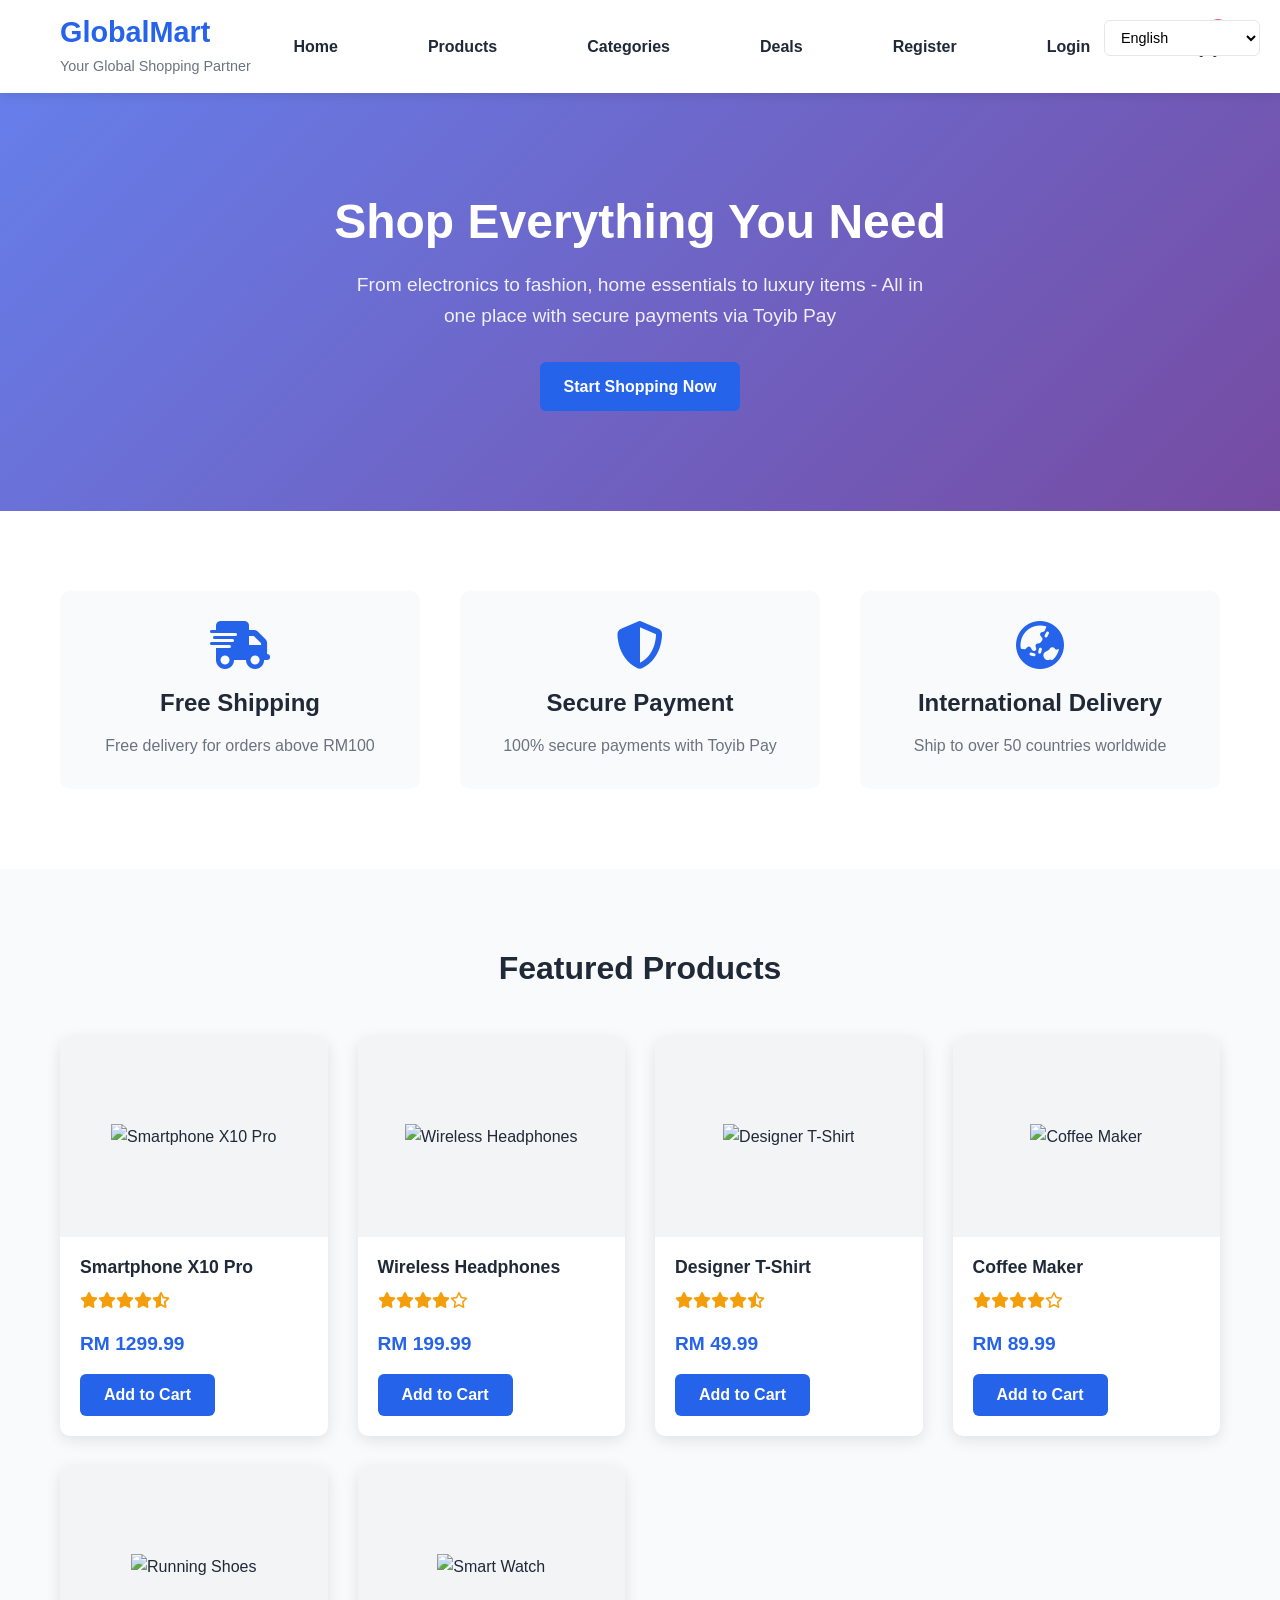
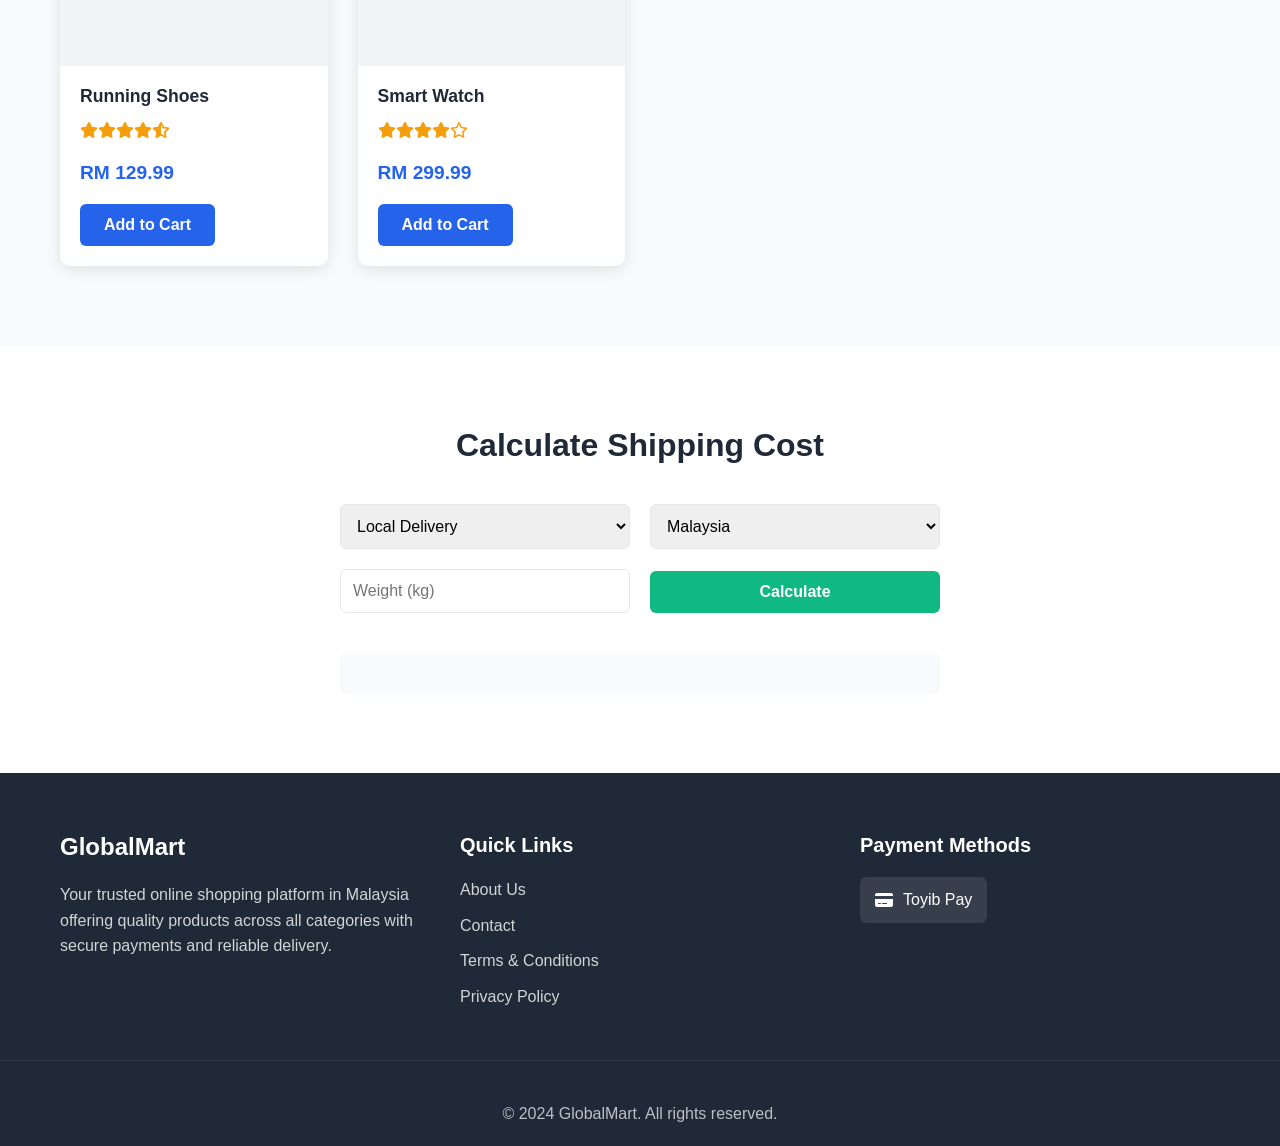
==== index.html @ d053695f "Add files via upload" ====
<!DOCTYPE html>
<html lang="en">
<head>
    <meta charset="UTF-8">
    <meta name="viewport" content="width=device-width, initial-scale=1.0">
    <title>GlobalMart - Your Premier Online Shopping Destination</title>
    <meta name="description" content="GlobalMart - Malaysia's leading ecommerce platform offering quality products across all categories. Shop online for electronics, fashion, home goods, and more with secure Toyib Pay payments.">
    <meta name="keywords" content="online shopping Malaysia, ecommerce, electronics, fashion, home goods, Toyib Pay, free delivery">
    <link rel="stylesheet" href="css/style.css">
    <link rel="stylesheet" href="css/responsive.css">
    <link rel="stylesheet" href="https://cdnjs.cloudflare.com/ajax/libs/font-awesome/6.4.0/css/all.min.css">
</head>
<body>
    <!-- Language Selector -->
    <div class="language-selector">
        <select id="languageSelect">
            <option value="en">English</option>
            <option value="ms">Bahasa Malaysia</option>
            <option value="zh">中文</option>
        </select>
    </div>

    <!-- Header -->
    <header class="main-header">
        <div class="container">
            <div class="logo">
                <h1 data-lang="en">GlobalMart</h1>
                <h1 data-lang="ms" style="display:none">GlobalMart</h1>
                <h1 data-lang="zh" style="display:none">全球市场</h1>
                <p class="tagline" data-lang="en">Your Global Shopping Partner</p>
                <p class="tagline" data-lang="ms" style="display:none">Rakan Membeli-belah Global Anda</p>
                <p class="tagline" data-lang="zh" style="display:none">您的全球购物伙伴</p>
            </div>
            
            <nav class="main-nav">
                <ul>
                    <li><a href="#" data-lang="en">Home</a></li>
                    <li><a href="#" data-lang="ms" style="display:none">Laman Utama</a></li>
                    <li><a href="#" data-lang="zh" style="display:none">首页</a></li>
                    
                    <li><a href="#" data-lang="en">Products</a></li>
                    <li><a href="#" data-lang="ms" style="display:none">Produk</a></li>
                    <li><a href="#" data-lang="zh" style="display:none">产品</a></li>
                    
                    <li><a href="#" data-lang="en">Categories</a></li>
                    <li><a href="#" data-lang="ms" style="display:none">Kategori</a></li>
                    <li><a href="#" data-lang="zh" style="display:none">分类</a></li>
                    
                    <li><a href="#" data-lang="en">Deals</a></li>
                    <li><a href="#" data-lang="ms" style="display:none">Tawaran</a></li>
                    <li><a href="#" data-lang="zh" style="display:none">优惠</a></li>
                    
                    <li><a href="register.html" data-lang="en">Register</a></li>
                    <li><a href="register.html" data-lang="ms" style="display:none">Daftar</a></li>
                    <li><a href="register.html" data-lang="zh" style="display:none">注册</a></li>
                    
                    <li><a href="login.html" data-lang="en">Login</a></li>
                    <li><a href="login.html" data-lang="ms" style="display:none">Log Masuk</a></li>
                    <li><a href="login.html" data-lang="zh" style="display:none">登录</a></li>
                </ul>
            </nav>
            
            <div class="header-actions">
                <div class="cart-icon">
                    <i class="fas fa-shopping-cart"></i>
                    <span class="cart-count">0</span>
                </div>
                <div class="mobile-menu-btn">
                    <i class="fas fa-bars"></i>
                </div>
            </div>
        </div>
    </header>

    <!-- Hero Section -->
    <section class="hero">
        <div class="container">
            <div class="hero-content">
                <h2 data-lang="en">Shop Everything You Need</h2>
                <h2 data-lang="ms" style="display:none">Beli Semua Yang Anda Perlukan</h2>
                <h2 data-lang="zh" style="display:none">购买您所需的一切</h2>
                
                <p data-lang="en">From electronics to fashion, home essentials to luxury items - All in one place with secure payments via Toyib Pay</p>
                <p data-lang="ms" style="display:none">Dari elektronik ke fesyen, keperluan rumah ke barang mewah - Semua di satu tempat dengan pembayaran selamat melalui Toyib Pay</p>
                <p data-lang="zh" style="display:none">从电子产品到时尚，家居必需品到奢侈品 - 一切尽在一处，通过 Toyib Pay 安全支付</p>
                
                <a href="#products" class="btn btn-primary" data-lang="en">Start Shopping Now</a>
                <a href="#products" class="btn btn-primary" data-lang="ms" style="display:none">Mulakan Membeli-belah Sekarang</a>
                <a href="#products" class="btn btn-primary" data-lang="zh" style="display:none">立即开始购物</a>
            </div>
        </div>
    </section>

    <!-- Features -->
    <section class="features">
        <div class="container">
            <div class="feature">
                <i class="fas fa-shipping-fast"></i>
                <h3 data-lang="en">Free Shipping</h3>
                <h3 data-lang="ms" style="display:none">Penghantaran Percuma</h3>
                <h3 data-lang="zh" style="display:none">免费送货</h3>
                <p data-lang="en">Free delivery for orders above RM100</p>
                <p data-lang="ms" style="display:none">Penghantaran percuma untuk pesanan melebihi RM100</p>
                <p data-lang="zh" style="display:none">订单满 RM100 免费送货</p>
            </div>
            <div class="feature">
                <i class="fas fa-shield-alt"></i>
                <h3 data-lang="en">Secure Payment</h3>
                <h3 data-lang="ms" style="display:none">Pembayaran Selamat</h3>
                <h3 data-lang="zh" style="display:none">安全支付</h3>
                <p data-lang="en">100% secure payments with Toyib Pay</p>
                <p data-lang="ms" style="display:none">100% pembayaran selamat dengan Toyib Pay</p>
                <p data-lang="zh" style="display:none">通过 Toyib Pay 实现 100% 安全支付</p>
            </div>
            <div class="feature">
                <i class="fas fa-globe-asia"></i>
                <h3 data-lang="en">International Delivery</h3>
                <h3 data-lang="ms" style="display:none">Penghantaran Antarabangsa</h3>
                <h3 data-lang="zh" style="display:none">国际配送</h3>
                <p data-lang="en">Ship to over 50 countries worldwide</p>
                <p data-lang="ms" style="display:none">Hantar ke lebih 50 negara di seluruh dunia</p>
                <p data-lang="zh" style="display:none">配送至全球 50 多个国家</p>
            </div>
        </div>
    </section>

    <!-- Products Section -->
    <section class="products" id="products">
        <div class="container">
            <h2 data-lang="en">Featured Products</h2>
            <h2 data-lang="ms" style="display:none">Produk Pilihan</h2>
            <h2 data-lang="zh" style="display:none">特色产品</h2>
            
            <div class="product-grid" id="productGrid">
                <!-- Products loaded via JS -->
            </div>
        </div>
    </section>

    <!-- Freight Calculator -->
    <section class="freight-calculator">
        <div class="container">
            <h2 data-lang="en">Calculate Shipping Cost</h2>
            <h2 data-lang="ms" style="display:none">Kira Kos Penghantaran</h2>
            <h2 data-lang="zh" style="display:none">计算运费</h2>
            
            <div class="calculator-form">
                <select id="deliveryType">
                    <option value="local" data-lang="en">Local Delivery</option>
                    <option value="local" data-lang="ms" style="display:none">Penghantaran Tempatan</option>
                    <option value="local" data-lang="zh" style="display:none">本地送货</option>
                    
                    <option value="international" data-lang="en">International Delivery</option>
                    <option value="international" data-lang="ms" style="display:none">Penghantaran Antarabangsa</option>
                    <option value="international" data-lang="zh" style="display:none">国际配送</option>
                </select>
                
                <select id="countrySelect">
                    <option value="MY" data-lang="en">Malaysia</option>
                    <option value="MY" data-lang="ms" style="display:none">Malaysia</option>
                    <option value="MY" data-lang="zh" style="display:none">马来西亚</option>
                    
                    <option value="SG" data-lang="en">Singapore</option>
                    <option value="SG" data-lang="ms" style="display:none">Singapura</option>
                    <option value="SG" data-lang="zh" style="display:none">新加坡</option>
                    
                    <option value="US" data-lang="en">United States</option>
                    <option value="US" data-lang="ms" style="display:none">Amerika Syarikat</option>
                    <option value="US" data-lang="zh" style="display:none">美国</option>
                </select>
                
                <input type="number" id="weight" placeholder="Weight (kg)" min="0.1" step="0.1">
                
                <button id="calculateFreight" class="btn btn-secondary">
                    <span data-lang="en">Calculate</span>
                    <span data-lang="ms" style="display:none">Kira</span>
                    <span data-lang="zh" style="display:none">计算</span>
                </button>
                
                <div id="freightResult" class="freight-result"></div>
            </div>
        </div>
    </section>

    <!-- Footer -->
    <footer class="main-footer">
        <div class="container">
            <div class="footer-section">
                <h3 data-lang="en">GlobalMart</h3>
                <h3 data-lang="ms" style="display:none">GlobalMart</h3>
                <h3 data-lang="zh" style="display:none">全球市场</h3>
                <p data-lang="en">Your trusted online shopping platform in Malaysia offering quality products across all categories with secure payments and reliable delivery.</p>
                <p data-lang="ms" style="display:none">Platform membeli-belah dalam talian yang dipercayai di Malaysia menawarkan produk berkualiti merentas semua kategori dengan pembayaran selamat dan penghantaran yang boleh dipercayai.</p>
                <p data-lang="zh" style="display:none">马来西亚值得信赖的在线购物平台，提供跨所有类别的优质产品，安全支付，可靠配送。</p>
            </div>
            
            <div class="footer-section">
                <h4 data-lang="en">Quick Links</h4>
                <h4 data-lang="ms" style="display:none">Pautan Pantas</h4>
                <h4 data-lang="zh" style="display:none">快速链接</h4>
                <ul>
                    <li><a href="#" data-lang="en">About Us</a></li>
                    <li><a href="#" data-lang="en">Contact</a></li>
                    <li><a href="#" data-lang="en">Terms & Conditions</a></li>
                    <li><a href="#" data-lang="en">Privacy Policy</a></li>
                </ul>
            </div>
            
            <div class="footer-section">
                <h4 data-lang="en">Payment Methods</h4>
                <h4 data-lang="ms" style="display:none">Kaedah Pembayaran</h4>
                <h4 data-lang="zh" style="display:none">支付方式</h4>
                <div class="payment-methods">
                    <div class="toyib-pay">
                        <i class="fas fa-credit-card"></i>
                        <span>Toyib Pay</span>
                    </div>
                </div>
            </div>
        </div>
        
        <div class="copyright">
            <p>&copy; 2024 GlobalMart. All rights reserved.</p>
        </div>
    </footer>

    <script src="js/language.js"></script>
    <script src="js/main.js"></script>
    <script src="js/cart.js"></script>
</body>
</html>
---- css/style.css ----
/* Reset and Base Styles */
* {
    margin: 0;
    padding: 0;
    box-sizing: border-box;
}

:root {
    --primary-color: #2563eb;
    --secondary-color: #10b981;
    --accent-color: #f59e0b;
    --danger-color: #ef4444;
    --dark-color: #1f2937;
    --light-color: #f9fafb;
    --gray-color: #6b7280;
    --border-color: #e5e7eb;
}

body {
    font-family: 'Segoe UI', Tahoma, Geneva, Verdana, sans-serif;
    line-height: 1.6;
    color: var(--dark-color);
    background-color: var(--light-color);
}

.container {
    max-width: 1200px;
    margin: 0 auto;
    padding: 0 20px;
}

/* Typography */
h1, h2, h3, h4 {
    font-weight: 700;
    line-height: 1.2;
}

h1 { font-size: 2.5rem; }
h2 { font-size: 2rem; }
h3 { font-size: 1.5rem; }
h4 { font-size: 1.25rem; }

/* Buttons */
.btn {
    display: inline-block;
    padding: 12px 24px;
    border: none;
    border-radius: 6px;
    font-size: 1rem;
    font-weight: 600;
    text-decoration: none;
    cursor: pointer;
    transition: all 0.3s ease;
}

.btn-primary {
    background-color: var(--primary-color);
    color: white;
}

.btn-primary:hover {
    background-color: #1d4ed8;
    transform: translateY(-2px);
}

.btn-secondary {
    background-color: var(--secondary-color);
    color: white;
}

.btn-secondary:hover {
    background-color: #0ea271;
}

.btn-danger {
    background-color: var(--danger-color);
    color: white;
}

.btn-block {
    display: block;
    width: 100%;
}

/* Header */
.main-header {
    background-color: white;
    box-shadow: 0 2px 10px rgba(0,0,0,0.1);
    position: sticky;
    top: 0;
    z-index: 1000;
}

.main-header .container {
    display: flex;
    justify-content: space-between;
    align-items: center;
    padding: 15px 20px;
}

.logo h1 {
    color: var(--primary-color);
    font-size: 1.8rem;
    margin-bottom: 5px;
}

.tagline {
    color: var(--gray-color);
    font-size: 0.9rem;
}

/* Navigation */
.main-nav ul {
    display: flex;
    list-style: none;
    gap: 30px;
}

.main-nav a {
    text-decoration: none;
    color: var(--dark-color);
    font-weight: 600;
    padding: 5px 0;
    position: relative;
    transition: color 0.3s ease;
}

.main-nav a:hover {
    color: var(--primary-color);
}

.main-nav a::after {
    content: '';
    position: absolute;
    bottom: 0;
    left: 0;
    width: 0;
    height: 2px;
    background-color: var(--primary-color);
    transition: width 0.3s ease;
}

.main-nav a:hover::after {
    width: 100%;
}

.header-actions {
    display: flex;
    align-items: center;
    gap: 20px;
}

.cart-icon {
    position: relative;
    cursor: pointer;
    font-size: 1.5rem;
    color: var(--dark-color);
}

.cart-count {
    position: absolute;
    top: -8px;
    right: -8px;
    background-color: var(--danger-color);
    color: white;
    font-size: 0.8rem;
    width: 20px;
    height: 20px;
    border-radius: 50%;
    display: flex;
    align-items: center;
    justify-content: center;
}

.mobile-menu-btn {
    display: none;
    font-size: 1.5rem;
    cursor: pointer;
}

/* Language Selector */
.language-selector {
    position: fixed;
    top: 20px;
    right: 20px;
    z-index: 1001;
}

.language-selector select {
    padding: 8px 12px;
    border: 1px solid var(--border-color);
    border-radius: 6px;
    background-color: white;
    font-size: 0.9rem;
}

/* Hero Section */
.hero {
    background: linear-gradient(135deg, #667eea 0%, #764ba2 100%);
    color: white;
    padding: 100px 0;
    text-align: center;
}

.hero-content h2 {
    font-size: 3rem;
    margin-bottom: 20px;
}

.hero-content p {
    font-size: 1.2rem;
    max-width: 600px;
    margin: 0 auto 30px;
    opacity: 0.9;
}

/* Features */
.features {
    padding: 80px 0;
    background-color: white;
}

.features .container {
    display: grid;
    grid-template-columns: repeat(auto-fit, minmax(250px, 1fr));
    gap: 40px;
}

.feature {
    text-align: center;
    padding: 30px;
    border-radius: 10px;
    background-color: var(--light-color);
    transition: transform 0.3s ease;
}

.feature:hover {
    transform: translateY(-10px);
}

.feature i {
    font-size: 3rem;
    color: var(--primary-color);
    margin-bottom: 20px;
}

.feature h3 {
    margin-bottom: 15px;
    color: var(--dark-color);
}

.feature p {
    color: var(--gray-color);
}

/* Products Section */
.products {
    padding: 80px 0;
    background-color: var(--light-color);
}

.products h2 {
    text-align: center;
    margin-bottom: 50px;
    color: var(--dark-color);
}

.product-grid {
    display: grid;
    grid-template-columns: repeat(auto-fill, minmax(250px, 1fr));
    gap: 30px;
}

.product-card {
    background-color: white;
    border-radius: 10px;
    overflow: hidden;
    box-shadow: 0 4px 15px rgba(0,0,0,0.1);
    transition: transform 0.3s ease, box-shadow 0.3s ease;
}

.product-card:hover {
    transform: translateY(-5px);
    box-shadow: 0 8px 25px rgba(0,0,0,0.15);
}

.product-image {
    height: 200px;
    background-color: #f3f4f6;
    display: flex;
    align-items: center;
    justify-content: center;
    overflow: hidden;
}

.product-image img {
    max-width: 100%;
    max-height: 100%;
    object-fit: cover;
}

.product-info {
    padding: 20px;
}

.product-title {
    font-size: 1.1rem;
    font-weight: 600;
    margin-bottom: 10px;
    color: var(--dark-color);
}

.product-price {
    font-size: 1.2rem;
    font-weight: 700;
    color: var(--primary-color);
    margin-bottom: 15px;
}

.product-rating {
    color: var(--accent-color);
    margin-bottom: 15px;
}

/* Freight Calculator */
.freight-calculator {
    padding: 80px 0;
    background-color: white;
}

.freight-calculator h2 {
    text-align: center;
    margin-bottom: 40px;
}

.calculator-form {
    max-width: 600px;
    margin: 0 auto;
    display: grid;
    grid-template-columns: repeat(auto-fit, minmax(200px, 1fr));
    gap: 20px;
    align-items: end;
}

.calculator-form select,
.calculator-form input {
    padding: 12px;
    border: 1px solid var(--border-color);
    border-radius: 6px;
    font-size: 1rem;
}

.freight-result {
    grid-column: 1 / -1;
    padding: 20px;
    background-color: var(--light-color);
    border-radius: 6px;
    margin-top: 20px;
    text-align: center;
    font-weight: 600;
    font-size: 1.2rem;
}

/* Footer */
.main-footer {
    background-color: var(--dark-color);
    color: white;
    padding: 60px 0 20px;
}

.main-footer .container {
    display: grid;
    grid-template-columns: repeat(auto-fit, minmax(250px, 1fr));
    gap: 40px;
}

.footer-section h3,
.footer-section h4 {
    color: white;
    margin-bottom: 20px;
}

.footer-section p {
    opacity: 0.8;
    margin-bottom: 20px;
}

.footer-section ul {
    list-style: none;
}

.footer-section ul li {
    margin-bottom: 10px;
}

.footer-section ul li a {
    color: rgba(255,255,255,0.8);
    text-decoration: none;
    transition: color 0.3s ease;
}

.footer-section ul li a:hover {
    color: white;
}

.payment-methods {
    display: flex;
    gap: 15px;
    flex-wrap: wrap;
}

.toyib-pay {
    display: flex;
    align-items: center;
    gap: 10px;
    padding: 10px 15px;
    background-color: rgba(255,255,255,0.1);
    border-radius: 6px;
}

.copyright {
    text-align: center;
    padding-top: 40px;
    margin-top: 40px;
    border-top: 1px solid rgba(255,255,255,0.1);
    opacity: 0.7;
}

/* Auth Pages */
.auth-container {
    min-height: 100vh;
    display: flex;
    align-items: center;
    justify-content: center;
    background: linear-gradient(135deg, #667eea 0%, #764ba2 100%);
    padding: 20px;
}

.auth-card {
    background-color: white;
    border-radius: 10px;
    box-shadow: 0 10px 40px rgba(0,0,0,0.1);
    padding: 40px;
    width: 100%;
    max-width: 450px;
}

.auth-header {
    text-align: center;
    margin-bottom: 30px;
}

.auth-header h1 {
    color: var(--dark-color);
    margin-bottom: 10px;
}

.auth-header p {
    color: var(--gray-color);
}

.auth-form .form-group {
    margin-bottom: 20px;
}

.auth-form label {
    display: block;
    margin-bottom: 8px;
    font-weight: 600;
    color: var(--dark-color);
}

.auth-form input[type="text"],
.auth-form input[type="email"],
.auth-form input[type="tel"],
.auth-form input[type="password"] {
    width: 100%;
    padding: 12px;
    border: 1px solid var(--border-color);
    border-radius: 6px;
    font-size: 1rem;
    transition: border-color 0.3s ease;
}

.auth-form input:focus {
    outline: none;
    border-color: var(--primary-color);
}

.auth-form .form-group label {
    display: flex;
    align-items: center;
    gap: 10px;
    font-weight: normal;
    cursor: pointer;
}

.auth-form .form-group input[type="checkbox"] {
    width: auto;
}

.auth-footer {
    text-align: center;
    margin-top: 30px;
    padding-top: 20px;
    border-top: 1px solid var(--border-color);
}

.auth-footer p {
    margin-bottom: 10px;
    color: var(--gray-color);
}

.auth-footer a {
    color: var(--primary-color);
    text-decoration: none;
    font-weight: 600;
}

.auth-footer a:hover {
    text-decoration: underline;
}
---- css/responsive.css ----
/* Responsive Styles */
@media (max-width: 1024px) {
    .container {
        padding: 0 15px;
    }
    
    .hero-content h2 {
        font-size: 2.5rem;
    }
}

@media (max-width: 768px) {
    .main-header .container {
        flex-wrap: wrap;
    }
    
    .mobile-menu-btn {
        display: block;
    }
    
    .main-nav {
        display: none;
        width: 100%;
        order: 3;
        margin-top: 20px;
    }
    
    .main-nav.active {
        display: block;
    }
    
    .main-nav ul {
        flex-direction: column;
        gap: 10px;
    }
    
    .main-nav ul li {
        width: 100%;
    }
    
    .main-nav ul li a {
        display: block;
        padding: 10px 0;
        border-bottom: 1px solid var(--border-color);
    }
    
    .header-actions {
        margin-left: auto;
    }
    
    .hero {
        padding: 60px 0;
    }
    
    .hero-content h2 {
        font-size: 2rem;
    }
    
    .hero-content p {
        font-size: 1rem;
    }
    
    .features .container {
        grid-template-columns: 1fr;
    }
    
    .product-grid {
        grid-template-columns: repeat(auto-fill, minmax(200px, 1fr));
    }
    
    .calculator-form {
        grid-template-columns: 1fr;
    }
    
    .auth-card {
        padding: 30px 20px;
    }
    
    /* Admin Responsive */
    .admin-sidebar {
        width: 60px;
    }
    
    .admin-sidebar .admin-logo h2,
    .admin-nav ul li a span {
        display: none;
    }
    
    .admin-nav ul li a {
        justify-content: center;
        padding: 15px;
    }
    
    .admin-main {
        margin-left: 60px;
    }
    
    .admin-search input {
        width: 200px;
    }
    
    .stats-grid {
        grid-template-columns: repeat(2, 1fr);
    }
    
    .freight-settings {
        grid-template-columns: 1fr;
    }
}

@media (max-width: 480px) {
    .hero-content h2 {
        font-size: 1.8rem;
    }
    
    .btn {
        padding: 10px 20px;
        font-size: 0.9rem;
    }
    
    .product-grid {
        grid-template-columns: 1fr;
    }
    
    .stats-grid {
        grid-template-columns: 1fr;
    }
    
    .admin-header {
        flex-direction: column;
        gap: 15px;
        align-items: stretch;
    }
    
    .admin-search input {
        width: 100%;
    }
    
    .admin-user {
        justify-content: space-between;
    }
    
    .modal-content {
        padding: 20px;
        width: 95%;
    }
}
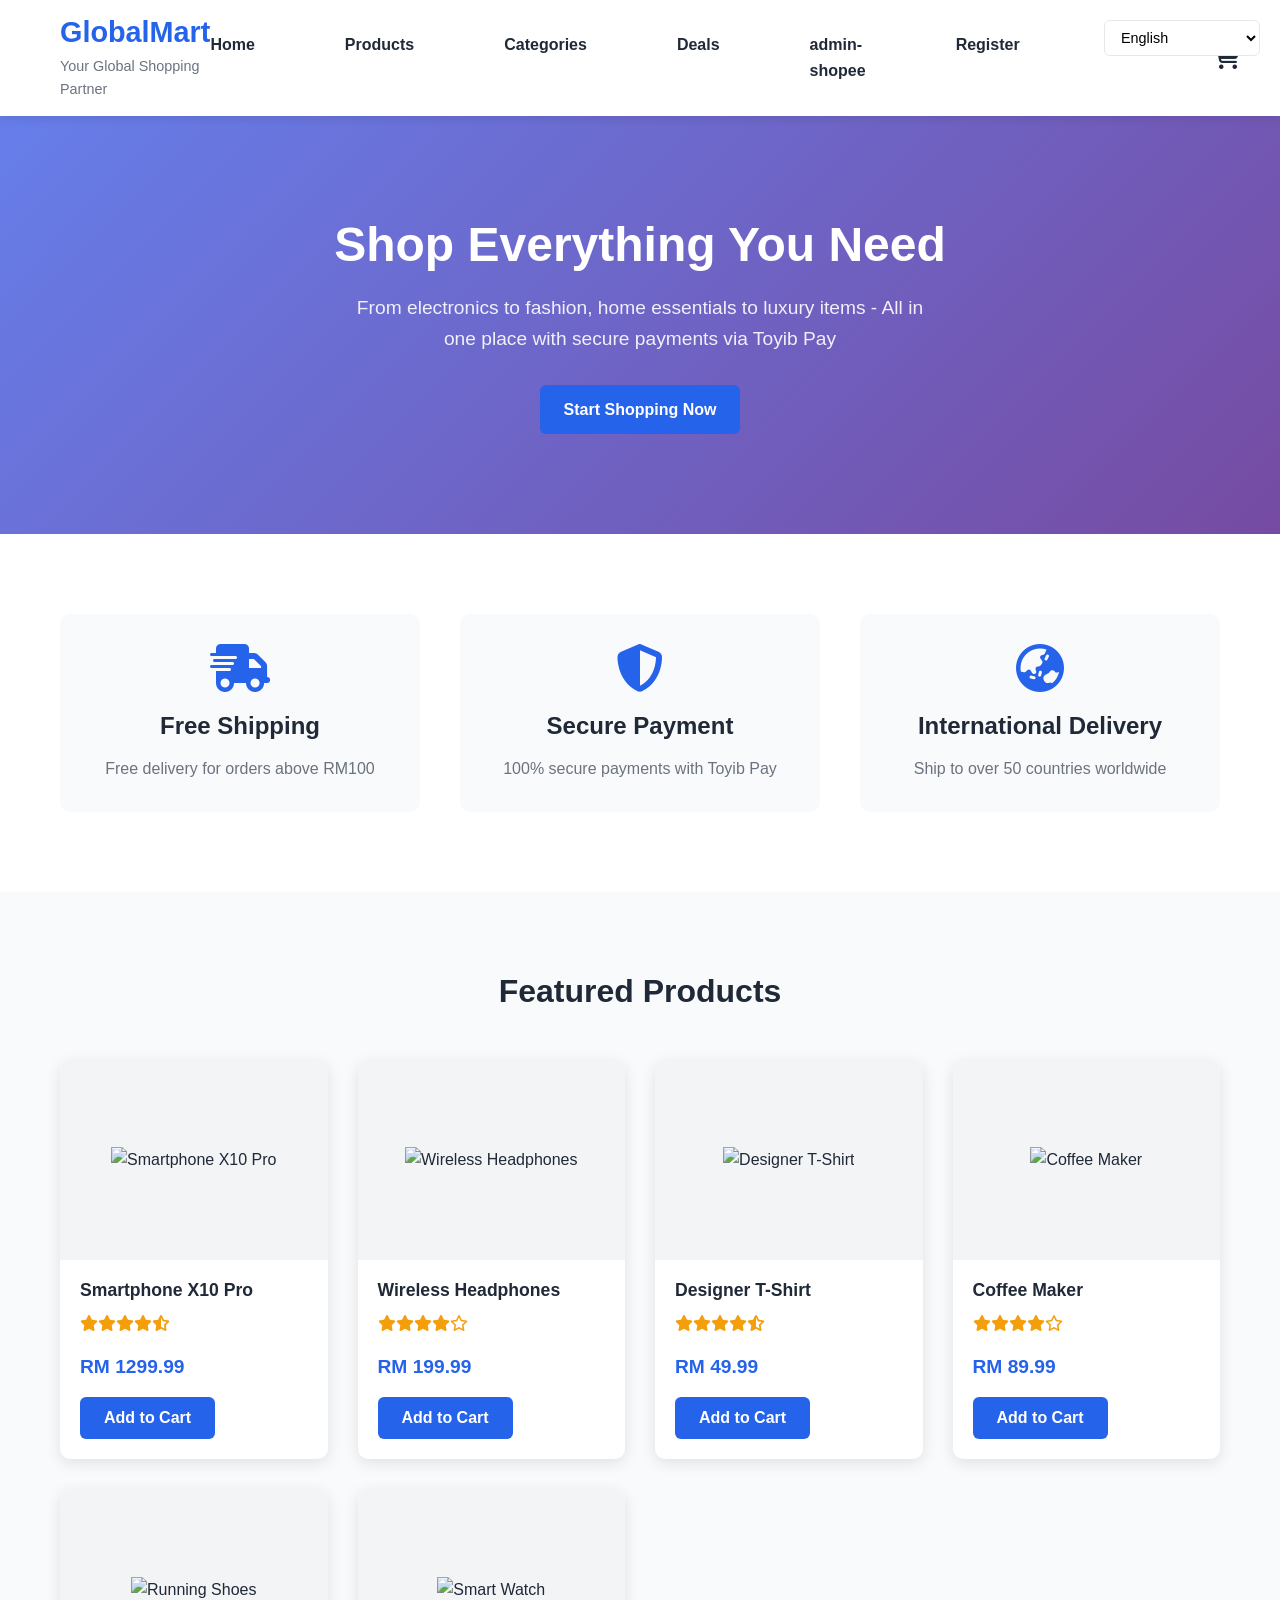
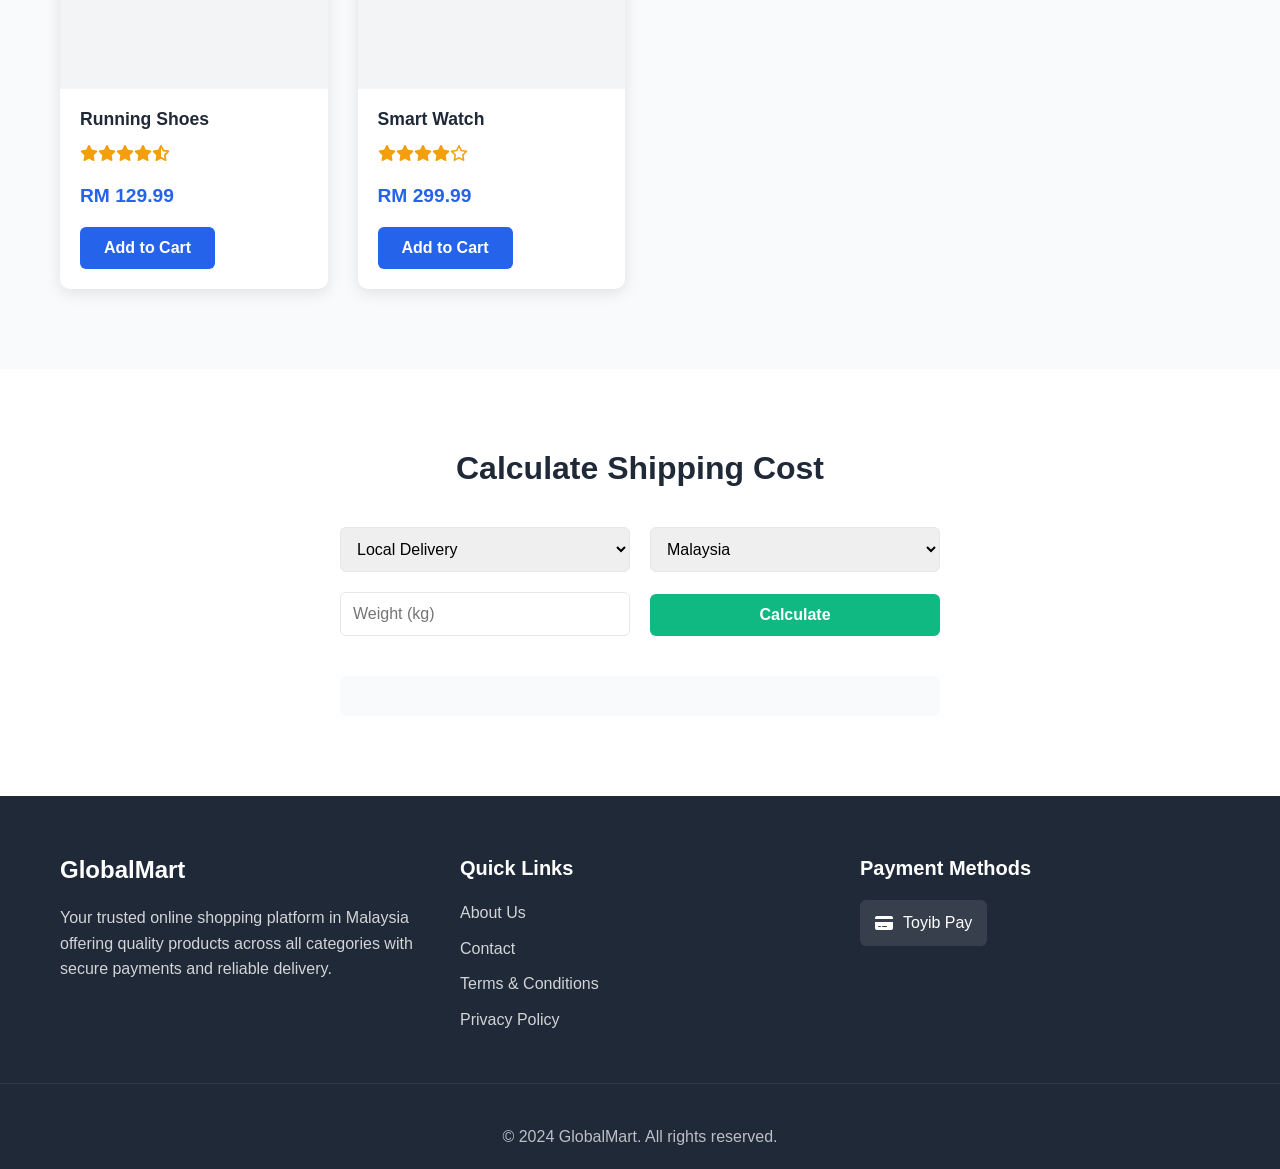
==== commit 619b0008: "Update index.html" ====
--- a/index.html
+++ b/index.html
@@ -49,6 +49,12 @@
                     <li><a href="#" data-lang="en">Deals</a></li>
                     <li><a href="#" data-lang="ms" style="display:none">Tawaran</a></li>
                     <li><a href="#" data-lang="zh" style="display:none">优惠</a></li>
+
+                    <li><a href="admin-shopee.html" data-lang="en">admin-shopee</a></li>
+                    <li><a href="admin-shopee.html" data-lang="ms" style="display:none">admin-shopee</a></li>
+                    <li><a href="admin-shopee.html" data-lang="zh" style="display:none">admin-shopee</a></li>
+
+                    
                     
                     <li><a href="register.html" data-lang="en">Register</a></li>
                     <li><a href="register.html" data-lang="ms" style="display:none">Daftar</a></li>
@@ -228,4 +234,5 @@
     <script src="js/main.js"></script>
     <script src="js/cart.js"></script>
 </body>
-</html>+
+</html>
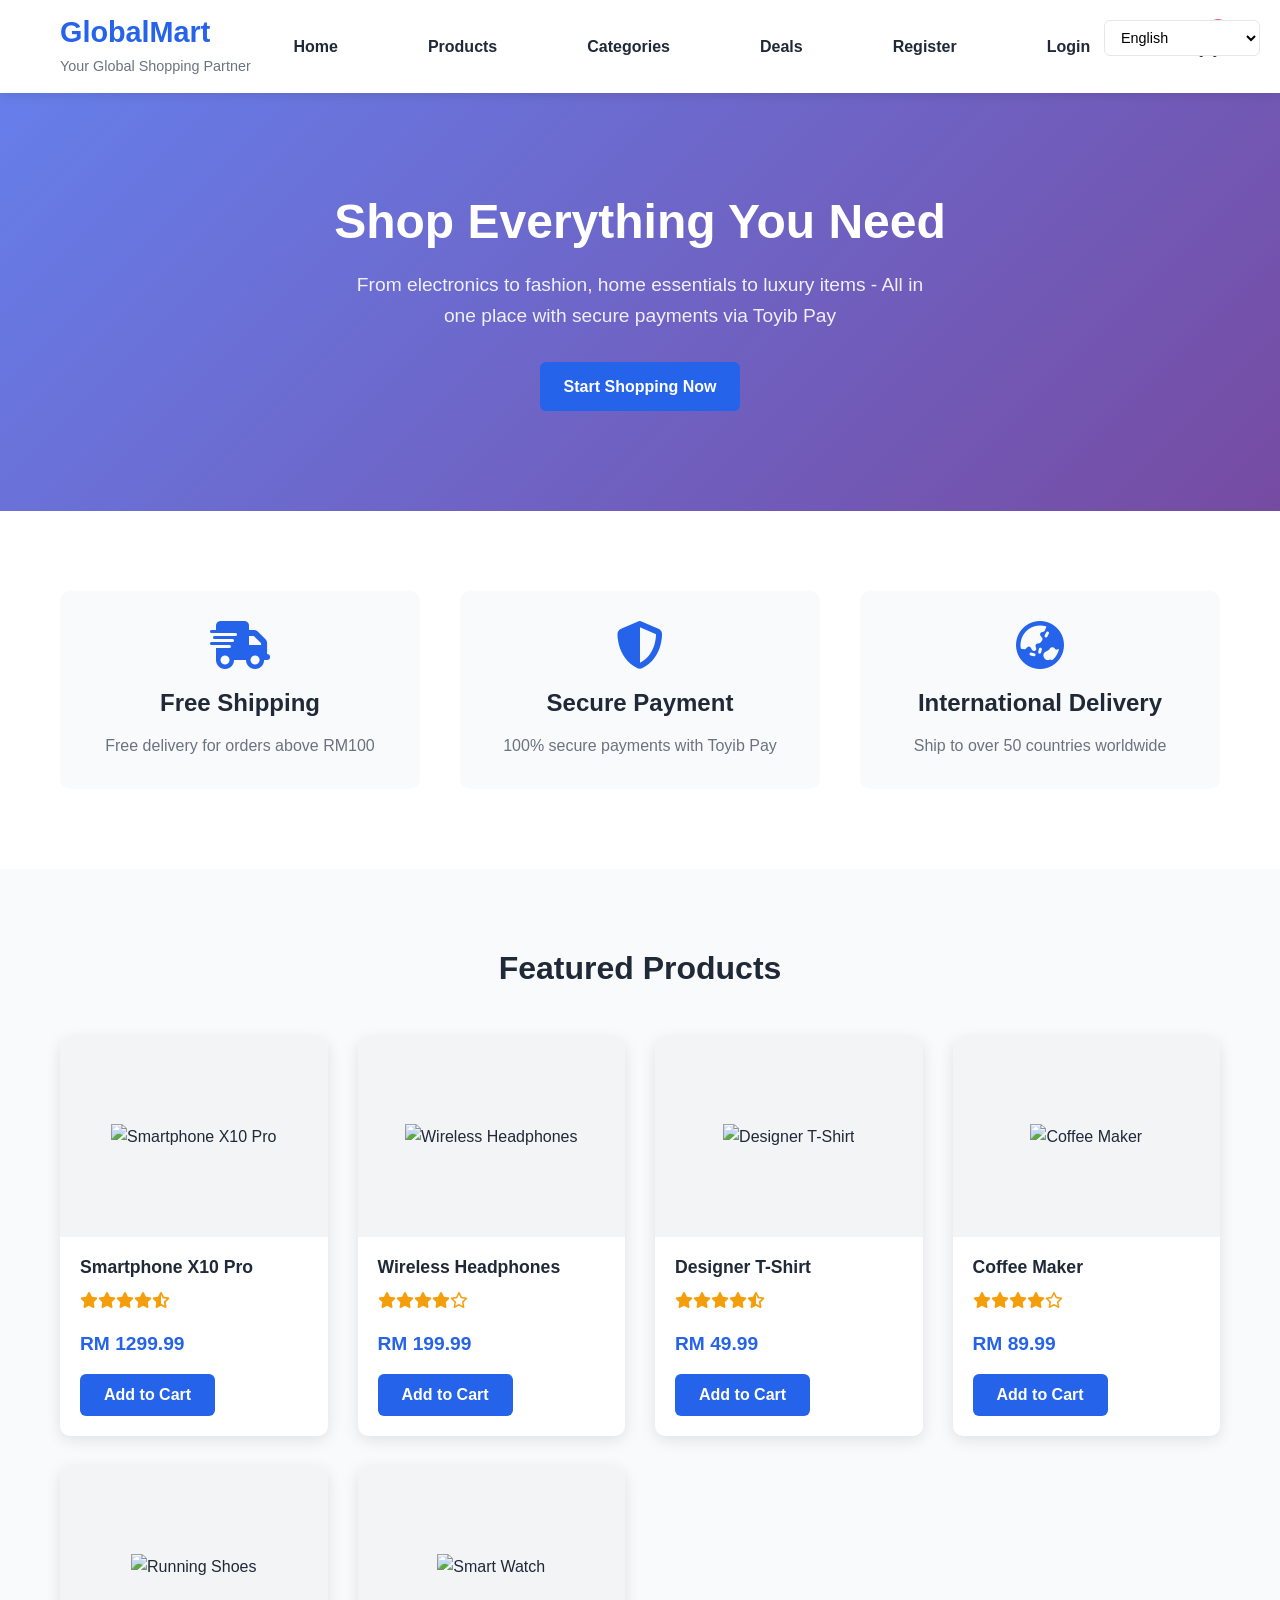
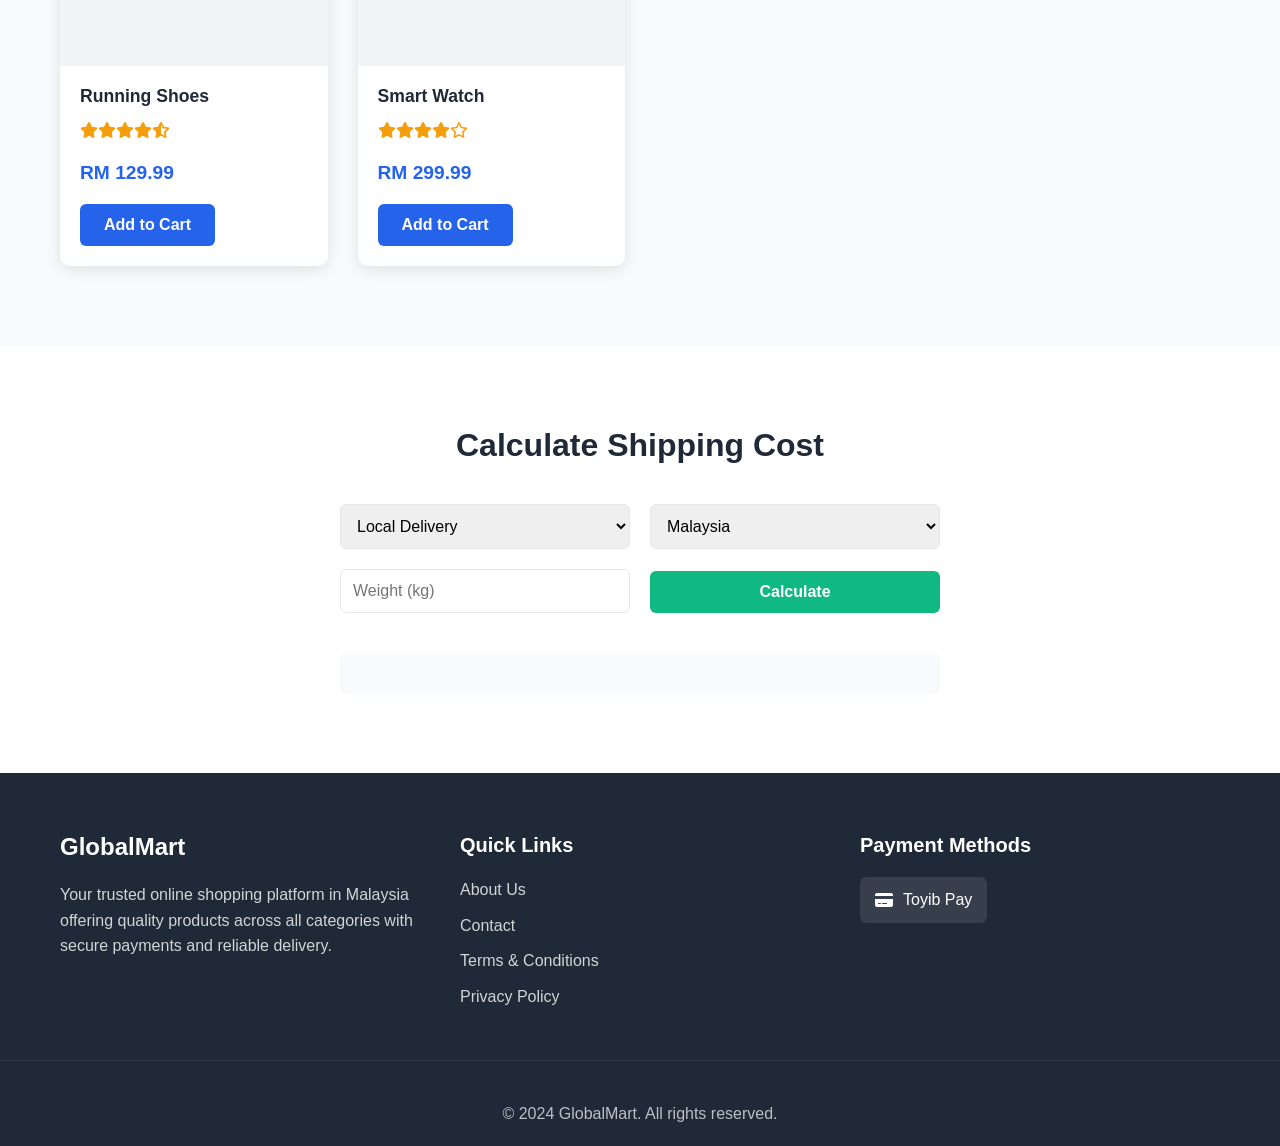
==== commit 30a08c15: "Update index.html" ====
--- a/index.html
+++ b/index.html
@@ -49,12 +49,6 @@
                     <li><a href="#" data-lang="en">Deals</a></li>
                     <li><a href="#" data-lang="ms" style="display:none">Tawaran</a></li>
                     <li><a href="#" data-lang="zh" style="display:none">优惠</a></li>
-
-                    <li><a href="admin-shopee.html" data-lang="en">admin-shopee</a></li>
-                    <li><a href="admin-shopee.html" data-lang="ms" style="display:none">admin-shopee</a></li>
-                    <li><a href="admin-shopee.html" data-lang="zh" style="display:none">admin-shopee</a></li>
-
-                    
                     
                     <li><a href="register.html" data-lang="en">Register</a></li>
                     <li><a href="register.html" data-lang="ms" style="display:none">Daftar</a></li>
@@ -236,3 +230,5 @@
 </body>
 
 </html>
+
+
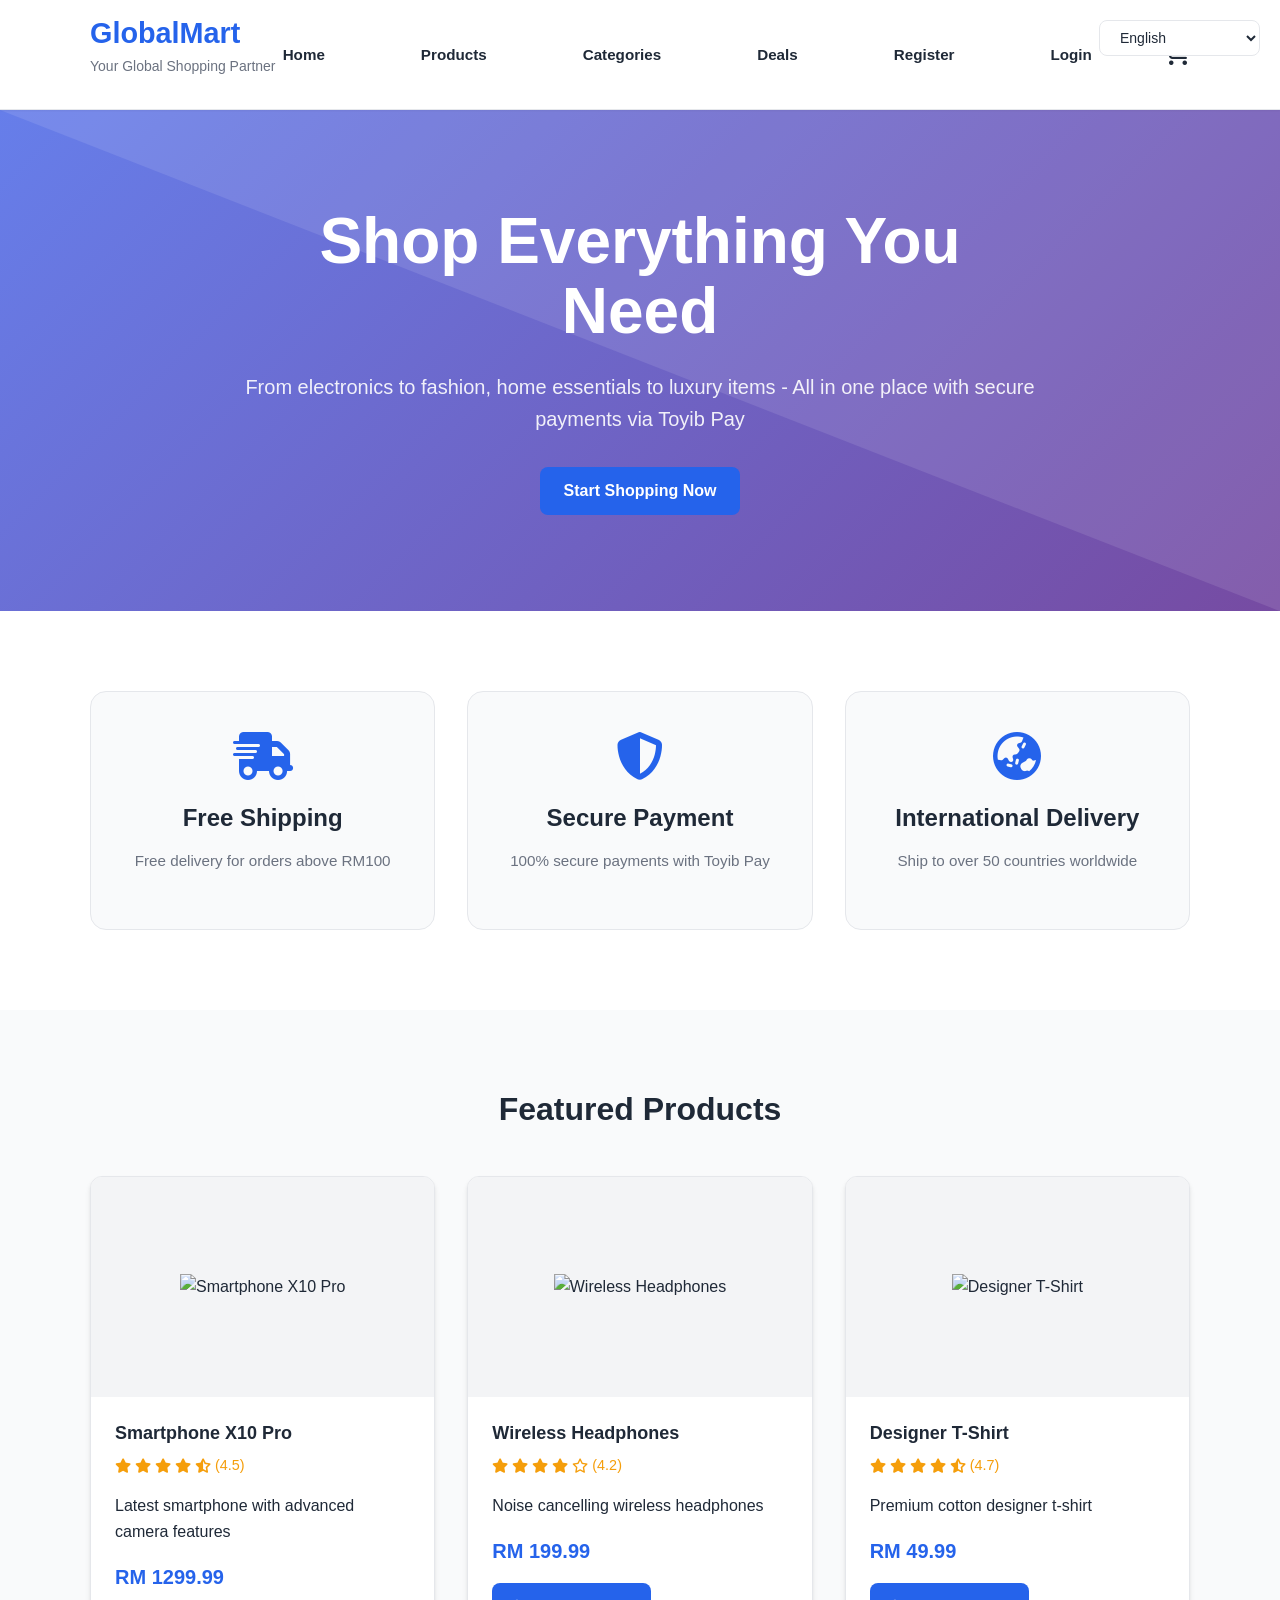
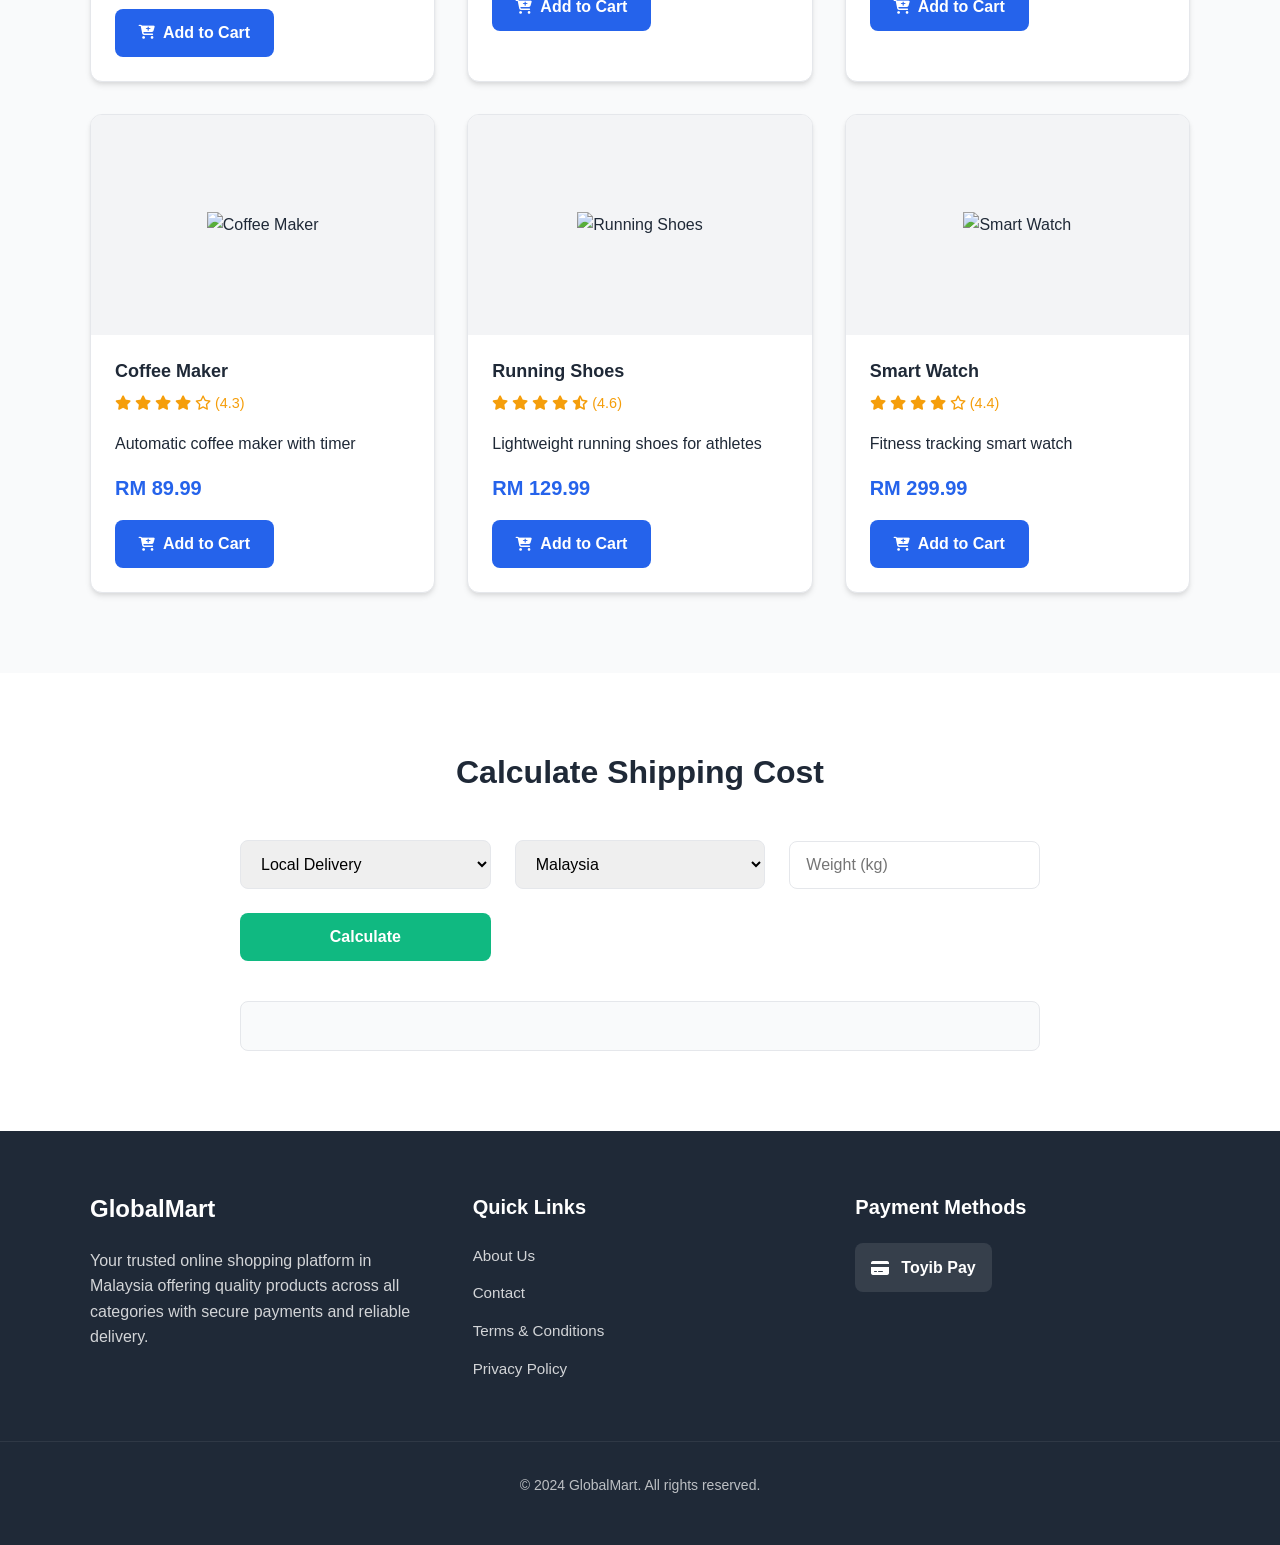
==== commit 11d8df3c: "init" ====
--- a/index.html
+++ b/index.html
@@ -1,234 +1,231 @@
-<!DOCTYPE html>
-<html lang="en">
-<head>
-    <meta charset="UTF-8">
-    <meta name="viewport" content="width=device-width, initial-scale=1.0">
-    <title>GlobalMart - Your Premier Online Shopping Destination</title>
-    <meta name="description" content="GlobalMart - Malaysia's leading ecommerce platform offering quality products across all categories. Shop online for electronics, fashion, home goods, and more with secure Toyib Pay payments.">
-    <meta name="keywords" content="online shopping Malaysia, ecommerce, electronics, fashion, home goods, Toyib Pay, free delivery">
-    <link rel="stylesheet" href="css/style.css">
-    <link rel="stylesheet" href="css/responsive.css">
-    <link rel="stylesheet" href="https://cdnjs.cloudflare.com/ajax/libs/font-awesome/6.4.0/css/all.min.css">
-</head>
-<body>
-    <!-- Language Selector -->
-    <div class="language-selector">
-        <select id="languageSelect">
-            <option value="en">English</option>
-            <option value="ms">Bahasa Malaysia</option>
-            <option value="zh">中文</option>
-        </select>
-    </div>
-
-    <!-- Header -->
-    <header class="main-header">
-        <div class="container">
-            <div class="logo">
-                <h1 data-lang="en">GlobalMart</h1>
-                <h1 data-lang="ms" style="display:none">GlobalMart</h1>
-                <h1 data-lang="zh" style="display:none">全球市场</h1>
-                <p class="tagline" data-lang="en">Your Global Shopping Partner</p>
-                <p class="tagline" data-lang="ms" style="display:none">Rakan Membeli-belah Global Anda</p>
-                <p class="tagline" data-lang="zh" style="display:none">您的全球购物伙伴</p>
-            </div>
-            
-            <nav class="main-nav">
-                <ul>
-                    <li><a href="#" data-lang="en">Home</a></li>
-                    <li><a href="#" data-lang="ms" style="display:none">Laman Utama</a></li>
-                    <li><a href="#" data-lang="zh" style="display:none">首页</a></li>
-                    
-                    <li><a href="#" data-lang="en">Products</a></li>
-                    <li><a href="#" data-lang="ms" style="display:none">Produk</a></li>
-                    <li><a href="#" data-lang="zh" style="display:none">产品</a></li>
-                    
-                    <li><a href="#" data-lang="en">Categories</a></li>
-                    <li><a href="#" data-lang="ms" style="display:none">Kategori</a></li>
-                    <li><a href="#" data-lang="zh" style="display:none">分类</a></li>
-                    
-                    <li><a href="#" data-lang="en">Deals</a></li>
-                    <li><a href="#" data-lang="ms" style="display:none">Tawaran</a></li>
-                    <li><a href="#" data-lang="zh" style="display:none">优惠</a></li>
-                    
-                    <li><a href="register.html" data-lang="en">Register</a></li>
-                    <li><a href="register.html" data-lang="ms" style="display:none">Daftar</a></li>
-                    <li><a href="register.html" data-lang="zh" style="display:none">注册</a></li>
-                    
-                    <li><a href="login.html" data-lang="en">Login</a></li>
-                    <li><a href="login.html" data-lang="ms" style="display:none">Log Masuk</a></li>
-                    <li><a href="login.html" data-lang="zh" style="display:none">登录</a></li>
-                </ul>
-            </nav>
-            
-            <div class="header-actions">
-                <div class="cart-icon">
-                    <i class="fas fa-shopping-cart"></i>
-                    <span class="cart-count">0</span>
-                </div>
-                <div class="mobile-menu-btn">
-                    <i class="fas fa-bars"></i>
-                </div>
-            </div>
-        </div>
-    </header>
-
-    <!-- Hero Section -->
-    <section class="hero">
-        <div class="container">
-            <div class="hero-content">
-                <h2 data-lang="en">Shop Everything You Need</h2>
-                <h2 data-lang="ms" style="display:none">Beli Semua Yang Anda Perlukan</h2>
-                <h2 data-lang="zh" style="display:none">购买您所需的一切</h2>
-                
-                <p data-lang="en">From electronics to fashion, home essentials to luxury items - All in one place with secure payments via Toyib Pay</p>
-                <p data-lang="ms" style="display:none">Dari elektronik ke fesyen, keperluan rumah ke barang mewah - Semua di satu tempat dengan pembayaran selamat melalui Toyib Pay</p>
-                <p data-lang="zh" style="display:none">从电子产品到时尚，家居必需品到奢侈品 - 一切尽在一处，通过 Toyib Pay 安全支付</p>
-                
-                <a href="#products" class="btn btn-primary" data-lang="en">Start Shopping Now</a>
-                <a href="#products" class="btn btn-primary" data-lang="ms" style="display:none">Mulakan Membeli-belah Sekarang</a>
-                <a href="#products" class="btn btn-primary" data-lang="zh" style="display:none">立即开始购物</a>
-            </div>
-        </div>
-    </section>
-
-    <!-- Features -->
-    <section class="features">
-        <div class="container">
-            <div class="feature">
-                <i class="fas fa-shipping-fast"></i>
-                <h3 data-lang="en">Free Shipping</h3>
-                <h3 data-lang="ms" style="display:none">Penghantaran Percuma</h3>
-                <h3 data-lang="zh" style="display:none">免费送货</h3>
-                <p data-lang="en">Free delivery for orders above RM100</p>
-                <p data-lang="ms" style="display:none">Penghantaran percuma untuk pesanan melebihi RM100</p>
-                <p data-lang="zh" style="display:none">订单满 RM100 免费送货</p>
-            </div>
-            <div class="feature">
-                <i class="fas fa-shield-alt"></i>
-                <h3 data-lang="en">Secure Payment</h3>
-                <h3 data-lang="ms" style="display:none">Pembayaran Selamat</h3>
-                <h3 data-lang="zh" style="display:none">安全支付</h3>
-                <p data-lang="en">100% secure payments with Toyib Pay</p>
-                <p data-lang="ms" style="display:none">100% pembayaran selamat dengan Toyib Pay</p>
-                <p data-lang="zh" style="display:none">通过 Toyib Pay 实现 100% 安全支付</p>
-            </div>
-            <div class="feature">
-                <i class="fas fa-globe-asia"></i>
-                <h3 data-lang="en">International Delivery</h3>
-                <h3 data-lang="ms" style="display:none">Penghantaran Antarabangsa</h3>
-                <h3 data-lang="zh" style="display:none">国际配送</h3>
-                <p data-lang="en">Ship to over 50 countries worldwide</p>
-                <p data-lang="ms" style="display:none">Hantar ke lebih 50 negara di seluruh dunia</p>
-                <p data-lang="zh" style="display:none">配送至全球 50 多个国家</p>
-            </div>
-        </div>
-    </section>
-
-    <!-- Products Section -->
-    <section class="products" id="products">
-        <div class="container">
-            <h2 data-lang="en">Featured Products</h2>
-            <h2 data-lang="ms" style="display:none">Produk Pilihan</h2>
-            <h2 data-lang="zh" style="display:none">特色产品</h2>
-            
-            <div class="product-grid" id="productGrid">
-                <!-- Products loaded via JS -->
-            </div>
-        </div>
-    </section>
-
-    <!-- Freight Calculator -->
-    <section class="freight-calculator">
-        <div class="container">
-            <h2 data-lang="en">Calculate Shipping Cost</h2>
-            <h2 data-lang="ms" style="display:none">Kira Kos Penghantaran</h2>
-            <h2 data-lang="zh" style="display:none">计算运费</h2>
-            
-            <div class="calculator-form">
-                <select id="deliveryType">
-                    <option value="local" data-lang="en">Local Delivery</option>
-                    <option value="local" data-lang="ms" style="display:none">Penghantaran Tempatan</option>
-                    <option value="local" data-lang="zh" style="display:none">本地送货</option>
-                    
-                    <option value="international" data-lang="en">International Delivery</option>
-                    <option value="international" data-lang="ms" style="display:none">Penghantaran Antarabangsa</option>
-                    <option value="international" data-lang="zh" style="display:none">国际配送</option>
-                </select>
-                
-                <select id="countrySelect">
-                    <option value="MY" data-lang="en">Malaysia</option>
-                    <option value="MY" data-lang="ms" style="display:none">Malaysia</option>
-                    <option value="MY" data-lang="zh" style="display:none">马来西亚</option>
-                    
-                    <option value="SG" data-lang="en">Singapore</option>
-                    <option value="SG" data-lang="ms" style="display:none">Singapura</option>
-                    <option value="SG" data-lang="zh" style="display:none">新加坡</option>
-                    
-                    <option value="US" data-lang="en">United States</option>
-                    <option value="US" data-lang="ms" style="display:none">Amerika Syarikat</option>
-                    <option value="US" data-lang="zh" style="display:none">美国</option>
-                </select>
-                
-                <input type="number" id="weight" placeholder="Weight (kg)" min="0.1" step="0.1">
-                
-                <button id="calculateFreight" class="btn btn-secondary">
-                    <span data-lang="en">Calculate</span>
-                    <span data-lang="ms" style="display:none">Kira</span>
-                    <span data-lang="zh" style="display:none">计算</span>
-                </button>
-                
-                <div id="freightResult" class="freight-result"></div>
-            </div>
-        </div>
-    </section>
-
-    <!-- Footer -->
-    <footer class="main-footer">
-        <div class="container">
-            <div class="footer-section">
-                <h3 data-lang="en">GlobalMart</h3>
-                <h3 data-lang="ms" style="display:none">GlobalMart</h3>
-                <h3 data-lang="zh" style="display:none">全球市场</h3>
-                <p data-lang="en">Your trusted online shopping platform in Malaysia offering quality products across all categories with secure payments and reliable delivery.</p>
-                <p data-lang="ms" style="display:none">Platform membeli-belah dalam talian yang dipercayai di Malaysia menawarkan produk berkualiti merentas semua kategori dengan pembayaran selamat dan penghantaran yang boleh dipercayai.</p>
-                <p data-lang="zh" style="display:none">马来西亚值得信赖的在线购物平台，提供跨所有类别的优质产品，安全支付，可靠配送。</p>
-            </div>
-            
-            <div class="footer-section">
-                <h4 data-lang="en">Quick Links</h4>
-                <h4 data-lang="ms" style="display:none">Pautan Pantas</h4>
-                <h4 data-lang="zh" style="display:none">快速链接</h4>
-                <ul>
-                    <li><a href="#" data-lang="en">About Us</a></li>
-                    <li><a href="#" data-lang="en">Contact</a></li>
-                    <li><a href="#" data-lang="en">Terms & Conditions</a></li>
-                    <li><a href="#" data-lang="en">Privacy Policy</a></li>
-                </ul>
-            </div>
-            
-            <div class="footer-section">
-                <h4 data-lang="en">Payment Methods</h4>
-                <h4 data-lang="ms" style="display:none">Kaedah Pembayaran</h4>
-                <h4 data-lang="zh" style="display:none">支付方式</h4>
-                <div class="payment-methods">
-                    <div class="toyib-pay">
-                        <i class="fas fa-credit-card"></i>
-                        <span>Toyib Pay</span>
-                    </div>
-                </div>
-            </div>
-        </div>
-        
-        <div class="copyright">
-            <p>&copy; 2024 GlobalMart. All rights reserved.</p>
-        </div>
-    </footer>
-
-    <script src="js/language.js"></script>
-    <script src="js/main.js"></script>
-    <script src="js/cart.js"></script>
-</body>
-
-</html>
-
-
+<!DOCTYPE html>
+<html lang="en">
+<head>
+    <meta charset="UTF-8">
+    <meta name="viewport" content="width=device-width, initial-scale=1.0">
+    <title>GlobalMart - Your Premier Online Shopping Destination</title>
+    <meta name="description" content="GlobalMart - Malaysia's leading ecommerce platform offering quality products across all categories. Shop online for electronics, fashion, home goods, and more with secure Toyib Pay payments.">
+    <meta name="keywords" content="online shopping Malaysia, ecommerce, electronics, fashion, home goods, Toyib Pay, free delivery">
+    <link rel="stylesheet" href="css/style.css">
+    <link rel="stylesheet" href="css/responsive.css">
+    <link rel="stylesheet" href="https://cdnjs.cloudflare.com/ajax/libs/font-awesome/6.4.0/css/all.min.css">
+</head>
+<body>
+    <!-- Language Selector -->
+    <div class="language-selector">
+        <select id="languageSelect">
+            <option value="en">English</option>
+            <option value="ms">Bahasa Malaysia</option>
+            <option value="zh">中文</option>
+        </select>
+    </div>
+
+    <!-- Header -->
+    <header class="main-header">
+        <div class="container">
+            <div class="logo">
+                <h1 data-lang="en">GlobalMart</h1>
+                <h1 data-lang="ms" style="display:none">GlobalMart</h1>
+                <h1 data-lang="zh" style="display:none">全球市场</h1>
+                <p class="tagline" data-lang="en">Your Global Shopping Partner</p>
+                <p class="tagline" data-lang="ms" style="display:none">Rakan Membeli-belah Global Anda</p>
+                <p class="tagline" data-lang="zh" style="display:none">您的全球购物伙伴</p>
+            </div>
+            
+            <nav class="main-nav">
+                <ul>
+                    <li><a href="#" data-lang="en">Home</a></li>
+                    <li><a href="#" data-lang="ms" style="display:none">Laman Utama</a></li>
+                    <li><a href="#" data-lang="zh" style="display:none">首页</a></li>
+                    
+                    <li><a href="#" data-lang="en">Products</a></li>
+                    <li><a href="#" data-lang="ms" style="display:none">Produk</a></li>
+                    <li><a href="#" data-lang="zh" style="display:none">产品</a></li>
+                    
+                    <li><a href="#" data-lang="en">Categories</a></li>
+                    <li><a href="#" data-lang="ms" style="display:none">Kategori</a></li>
+                    <li><a href="#" data-lang="zh" style="display:none">分类</a></li>
+                    
+                    <li><a href="#" data-lang="en">Deals</a></li>
+                    <li><a href="#" data-lang="ms" style="display:none">Tawaran</a></li>
+                    <li><a href="#" data-lang="zh" style="display:none">优惠</a></li>
+                    
+                    <li><a href="register.html" data-lang="en">Register</a></li>
+                    <li><a href="register.html" data-lang="ms" style="display:none">Daftar</a></li>
+                    <li><a href="register.html" data-lang="zh" style="display:none">注册</a></li>
+                    
+                    <li><a href="login.html" data-lang="en">Login</a></li>
+                    <li><a href="login.html" data-lang="ms" style="display:none">Log Masuk</a></li>
+                    <li><a href="login.html" data-lang="zh" style="display:none">登录</a></li>
+                </ul>
+            </nav>
+            
+            <div class="header-actions">
+                <div class="cart-icon">
+                    <i class="fas fa-shopping-cart"></i>
+                    <span class="cart-count">0</span>
+                </div>
+                <div class="mobile-menu-btn">
+                    <i class="fas fa-bars"></i>
+                </div>
+            </div>
+        </div>
+    </header>
+
+    <!-- Hero Section -->
+    <section class="hero">
+        <div class="container">
+            <div class="hero-content">
+                <h2 data-lang="en">Shop Everything You Need</h2>
+                <h2 data-lang="ms" style="display:none">Beli Semua Yang Anda Perlukan</h2>
+                <h2 data-lang="zh" style="display:none">购买您所需的一切</h2>
+                
+                <p data-lang="en">From electronics to fashion, home essentials to luxury items - All in one place with secure payments via Toyib Pay</p>
+                <p data-lang="ms" style="display:none">Dari elektronik ke fesyen, keperluan rumah ke barang mewah - Semua di satu tempat dengan pembayaran selamat melalui Toyib Pay</p>
+                <p data-lang="zh" style="display:none">从电子产品到时尚，家居必需品到奢侈品 - 一切尽在一处，通过 Toyib Pay 安全支付</p>
+                
+                <a href="#products" class="btn btn-primary" data-lang="en">Start Shopping Now</a>
+                <a href="#products" class="btn btn-primary" data-lang="ms" style="display:none">Mulakan Membeli-belah Sekarang</a>
+                <a href="#products" class="btn btn-primary" data-lang="zh" style="display:none">立即开始购物</a>
+            </div>
+        </div>
+    </section>
+
+    <!-- Features -->
+    <section class="features">
+        <div class="container">
+            <div class="feature">
+                <i class="fas fa-shipping-fast"></i>
+                <h3 data-lang="en">Free Shipping</h3>
+                <h3 data-lang="ms" style="display:none">Penghantaran Percuma</h3>
+                <h3 data-lang="zh" style="display:none">免费送货</h3>
+                <p data-lang="en">Free delivery for orders above RM100</p>
+                <p data-lang="ms" style="display:none">Penghantaran percuma untuk pesanan melebihi RM100</p>
+                <p data-lang="zh" style="display:none">订单满 RM100 免费送货</p>
+            </div>
+            <div class="feature">
+                <i class="fas fa-shield-alt"></i>
+                <h3 data-lang="en">Secure Payment</h3>
+                <h3 data-lang="ms" style="display:none">Pembayaran Selamat</h3>
+                <h3 data-lang="zh" style="display:none">安全支付</h3>
+                <p data-lang="en">100% secure payments with Toyib Pay</p>
+                <p data-lang="ms" style="display:none">100% pembayaran selamat dengan Toyib Pay</p>
+                <p data-lang="zh" style="display:none">通过 Toyib Pay 实现 100% 安全支付</p>
+            </div>
+            <div class="feature">
+                <i class="fas fa-globe-asia"></i>
+                <h3 data-lang="en">International Delivery</h3>
+                <h3 data-lang="ms" style="display:none">Penghantaran Antarabangsa</h3>
+                <h3 data-lang="zh" style="display:none">国际配送</h3>
+                <p data-lang="en">Ship to over 50 countries worldwide</p>
+                <p data-lang="ms" style="display:none">Hantar ke lebih 50 negara di seluruh dunia</p>
+                <p data-lang="zh" style="display:none">配送至全球 50 多个国家</p>
+            </div>
+        </div>
+    </section>
+
+    <!-- Products Section -->
+    <section class="products" id="products">
+        <div class="container">
+            <h2 data-lang="en">Featured Products</h2>
+            <h2 data-lang="ms" style="display:none">Produk Pilihan</h2>
+            <h2 data-lang="zh" style="display:none">特色产品</h2>
+            
+            <div class="product-grid" id="productGrid">
+                <!-- Products loaded via JS -->
+            </div>
+        </div>
+    </section>
+
+    <!-- Freight Calculator -->
+    <section class="freight-calculator">
+        <div class="container">
+            <h2 data-lang="en">Calculate Shipping Cost</h2>
+            <h2 data-lang="ms" style="display:none">Kira Kos Penghantaran</h2>
+            <h2 data-lang="zh" style="display:none">计算运费</h2>
+            
+            <div class="calculator-form">
+                <select id="deliveryType">
+                    <option value="local" data-lang="en">Local Delivery</option>
+                    <option value="local" data-lang="ms" style="display:none">Penghantaran Tempatan</option>
+                    <option value="local" data-lang="zh" style="display:none">本地送货</option>
+                    
+                    <option value="international" data-lang="en">International Delivery</option>
+                    <option value="international" data-lang="ms" style="display:none">Penghantaran Antarabangsa</option>
+                    <option value="international" data-lang="zh" style="display:none">国际配送</option>
+                </select>
+                
+                <select id="countrySelect">
+                    <option value="MY" data-lang="en">Malaysia</option>
+                    <option value="MY" data-lang="ms" style="display:none">Malaysia</option>
+                    <option value="MY" data-lang="zh" style="display:none">马来西亚</option>
+                    
+                    <option value="SG" data-lang="en">Singapore</option>
+                    <option value="SG" data-lang="ms" style="display:none">Singapura</option>
+                    <option value="SG" data-lang="zh" style="display:none">新加坡</option>
+                    
+                    <option value="US" data-lang="en">United States</option>
+                    <option value="US" data-lang="ms" style="display:none">Amerika Syarikat</option>
+                    <option value="US" data-lang="zh" style="display:none">美国</option>
+                </select>
+                
+                <input type="number" id="weight" placeholder="Weight (kg)" min="0.1" step="0.1">
+                
+                <button id="calculateFreight" class="btn btn-secondary">
+                    <span data-lang="en">Calculate</span>
+                    <span data-lang="ms" style="display:none">Kira</span>
+                    <span data-lang="zh" style="display:none">计算</span>
+                </button>
+                
+                <div id="freightResult" class="freight-result"></div>
+            </div>
+        </div>
+    </section>
+
+    <!-- Footer -->
+    <footer class="main-footer">
+        <div class="container">
+            <div class="footer-section">
+                <h3 data-lang="en">GlobalMart</h3>
+                <h3 data-lang="ms" style="display:none">GlobalMart</h3>
+                <h3 data-lang="zh" style="display:none">全球市场</h3>
+                <p data-lang="en">Your trusted online shopping platform in Malaysia offering quality products across all categories with secure payments and reliable delivery.</p>
+                <p data-lang="ms" style="display:none">Platform membeli-belah dalam talian yang dipercayai di Malaysia menawarkan produk berkualiti merentas semua kategori dengan pembayaran selamat dan penghantaran yang boleh dipercayai.</p>
+                <p data-lang="zh" style="display:none">马来西亚值得信赖的在线购物平台，提供跨所有类别的优质产品，安全支付，可靠配送。</p>
+            </div>
+            
+            <div class="footer-section">
+                <h4 data-lang="en">Quick Links</h4>
+                <h4 data-lang="ms" style="display:none">Pautan Pantas</h4>
+                <h4 data-lang="zh" style="display:none">快速链接</h4>
+                <ul>
+                    <li><a href="#" data-lang="en">About Us</a></li>
+                    <li><a href="#" data-lang="en">Contact</a></li>
+                    <li><a href="#" data-lang="en">Terms & Conditions</a></li>
+                    <li><a href="#" data-lang="en">Privacy Policy</a></li>
+                </ul>
+            </div>
+            
+            <div class="footer-section">
+                <h4 data-lang="en">Payment Methods</h4>
+                <h4 data-lang="ms" style="display:none">Kaedah Pembayaran</h4>
+                <h4 data-lang="zh" style="display:none">支付方式</h4>
+                <div class="payment-methods">
+                    <div class="toyib-pay">
+                        <i class="fas fa-credit-card"></i>
+                        <span>Toyib Pay</span>
+                    </div>
+                </div>
+            </div>
+        </div>
+        
+        <div class="copyright">
+            <p>&copy; 2024 GlobalMart. All rights reserved.</p>
+        </div>
+    </footer>
+
+    <script src="js/language.js"></script>
+    <script src="js/main.js"></script>
+    <script src="js/cart.js"></script>
+</body>
+</html>
--- a/css/style.css
+++ b/css/style.css
@@ -1,522 +1,951 @@
-/* Reset and Base Styles */
-* {
-    margin: 0;
-    padding: 0;
-    box-sizing: border-box;
-}
-
-:root {
-    --primary-color: #2563eb;
-    --secondary-color: #10b981;
-    --accent-color: #f59e0b;
-    --danger-color: #ef4444;
-    --dark-color: #1f2937;
-    --light-color: #f9fafb;
-    --gray-color: #6b7280;
-    --border-color: #e5e7eb;
-}
-
-body {
-    font-family: 'Segoe UI', Tahoma, Geneva, Verdana, sans-serif;
-    line-height: 1.6;
-    color: var(--dark-color);
-    background-color: var(--light-color);
-}
-
-.container {
-    max-width: 1200px;
-    margin: 0 auto;
-    padding: 0 20px;
-}
-
-/* Typography */
-h1, h2, h3, h4 {
-    font-weight: 700;
-    line-height: 1.2;
-}
-
-h1 { font-size: 2.5rem; }
-h2 { font-size: 2rem; }
-h3 { font-size: 1.5rem; }
-h4 { font-size: 1.25rem; }
-
-/* Buttons */
-.btn {
-    display: inline-block;
-    padding: 12px 24px;
-    border: none;
-    border-radius: 6px;
-    font-size: 1rem;
-    font-weight: 600;
-    text-decoration: none;
-    cursor: pointer;
-    transition: all 0.3s ease;
-}
-
-.btn-primary {
-    background-color: var(--primary-color);
-    color: white;
-}
-
-.btn-primary:hover {
-    background-color: #1d4ed8;
-    transform: translateY(-2px);
-}
-
-.btn-secondary {
-    background-color: var(--secondary-color);
-    color: white;
-}
-
-.btn-secondary:hover {
-    background-color: #0ea271;
-}
-
-.btn-danger {
-    background-color: var(--danger-color);
-    color: white;
-}
-
-.btn-block {
-    display: block;
-    width: 100%;
-}
-
-/* Header */
-.main-header {
-    background-color: white;
-    box-shadow: 0 2px 10px rgba(0,0,0,0.1);
-    position: sticky;
-    top: 0;
-    z-index: 1000;
-}
-
-.main-header .container {
-    display: flex;
-    justify-content: space-between;
-    align-items: center;
-    padding: 15px 20px;
-}
-
-.logo h1 {
-    color: var(--primary-color);
-    font-size: 1.8rem;
-    margin-bottom: 5px;
-}
-
-.tagline {
-    color: var(--gray-color);
-    font-size: 0.9rem;
-}
-
-/* Navigation */
-.main-nav ul {
-    display: flex;
-    list-style: none;
-    gap: 30px;
-}
-
-.main-nav a {
-    text-decoration: none;
-    color: var(--dark-color);
-    font-weight: 600;
-    padding: 5px 0;
-    position: relative;
-    transition: color 0.3s ease;
-}
-
-.main-nav a:hover {
-    color: var(--primary-color);
-}
-
-.main-nav a::after {
-    content: '';
-    position: absolute;
-    bottom: 0;
-    left: 0;
-    width: 0;
-    height: 2px;
-    background-color: var(--primary-color);
-    transition: width 0.3s ease;
-}
-
-.main-nav a:hover::after {
-    width: 100%;
-}
-
-.header-actions {
-    display: flex;
-    align-items: center;
-    gap: 20px;
-}
-
-.cart-icon {
-    position: relative;
-    cursor: pointer;
-    font-size: 1.5rem;
-    color: var(--dark-color);
-}
-
-.cart-count {
-    position: absolute;
-    top: -8px;
-    right: -8px;
-    background-color: var(--danger-color);
-    color: white;
-    font-size: 0.8rem;
-    width: 20px;
-    height: 20px;
-    border-radius: 50%;
-    display: flex;
-    align-items: center;
-    justify-content: center;
-}
-
-.mobile-menu-btn {
-    display: none;
-    font-size: 1.5rem;
-    cursor: pointer;
-}
-
-/* Language Selector */
-.language-selector {
-    position: fixed;
-    top: 20px;
-    right: 20px;
-    z-index: 1001;
-}
-
-.language-selector select {
-    padding: 8px 12px;
-    border: 1px solid var(--border-color);
-    border-radius: 6px;
-    background-color: white;
-    font-size: 0.9rem;
-}
-
-/* Hero Section */
-.hero {
-    background: linear-gradient(135deg, #667eea 0%, #764ba2 100%);
-    color: white;
-    padding: 100px 0;
-    text-align: center;
-}
-
-.hero-content h2 {
-    font-size: 3rem;
-    margin-bottom: 20px;
-}
-
-.hero-content p {
-    font-size: 1.2rem;
-    max-width: 600px;
-    margin: 0 auto 30px;
-    opacity: 0.9;
-}
-
-/* Features */
-.features {
-    padding: 80px 0;
-    background-color: white;
-}
-
-.features .container {
-    display: grid;
-    grid-template-columns: repeat(auto-fit, minmax(250px, 1fr));
-    gap: 40px;
-}
-
-.feature {
-    text-align: center;
-    padding: 30px;
-    border-radius: 10px;
-    background-color: var(--light-color);
-    transition: transform 0.3s ease;
-}
-
-.feature:hover {
-    transform: translateY(-10px);
-}
-
-.feature i {
-    font-size: 3rem;
-    color: var(--primary-color);
-    margin-bottom: 20px;
-}
-
-.feature h3 {
-    margin-bottom: 15px;
-    color: var(--dark-color);
-}
-
-.feature p {
-    color: var(--gray-color);
-}
-
-/* Products Section */
-.products {
-    padding: 80px 0;
-    background-color: var(--light-color);
-}
-
-.products h2 {
-    text-align: center;
-    margin-bottom: 50px;
-    color: var(--dark-color);
-}
-
-.product-grid {
-    display: grid;
-    grid-template-columns: repeat(auto-fill, minmax(250px, 1fr));
-    gap: 30px;
-}
-
-.product-card {
-    background-color: white;
-    border-radius: 10px;
-    overflow: hidden;
-    box-shadow: 0 4px 15px rgba(0,0,0,0.1);
-    transition: transform 0.3s ease, box-shadow 0.3s ease;
-}
-
-.product-card:hover {
-    transform: translateY(-5px);
-    box-shadow: 0 8px 25px rgba(0,0,0,0.15);
-}
-
-.product-image {
-    height: 200px;
-    background-color: #f3f4f6;
-    display: flex;
-    align-items: center;
-    justify-content: center;
-    overflow: hidden;
-}
-
-.product-image img {
-    max-width: 100%;
-    max-height: 100%;
-    object-fit: cover;
-}
-
-.product-info {
-    padding: 20px;
-}
-
-.product-title {
-    font-size: 1.1rem;
-    font-weight: 600;
-    margin-bottom: 10px;
-    color: var(--dark-color);
-}
-
-.product-price {
-    font-size: 1.2rem;
-    font-weight: 700;
-    color: var(--primary-color);
-    margin-bottom: 15px;
-}
-
-.product-rating {
-    color: var(--accent-color);
-    margin-bottom: 15px;
-}
-
-/* Freight Calculator */
-.freight-calculator {
-    padding: 80px 0;
-    background-color: white;
-}
-
-.freight-calculator h2 {
-    text-align: center;
-    margin-bottom: 40px;
-}
-
-.calculator-form {
-    max-width: 600px;
-    margin: 0 auto;
-    display: grid;
-    grid-template-columns: repeat(auto-fit, minmax(200px, 1fr));
-    gap: 20px;
-    align-items: end;
-}
-
-.calculator-form select,
-.calculator-form input {
-    padding: 12px;
-    border: 1px solid var(--border-color);
-    border-radius: 6px;
-    font-size: 1rem;
-}
-
-.freight-result {
-    grid-column: 1 / -1;
-    padding: 20px;
-    background-color: var(--light-color);
-    border-radius: 6px;
-    margin-top: 20px;
-    text-align: center;
-    font-weight: 600;
-    font-size: 1.2rem;
-}
-
-/* Footer */
-.main-footer {
-    background-color: var(--dark-color);
-    color: white;
-    padding: 60px 0 20px;
-}
-
-.main-footer .container {
-    display: grid;
-    grid-template-columns: repeat(auto-fit, minmax(250px, 1fr));
-    gap: 40px;
-}
-
-.footer-section h3,
-.footer-section h4 {
-    color: white;
-    margin-bottom: 20px;
-}
-
-.footer-section p {
-    opacity: 0.8;
-    margin-bottom: 20px;
-}
-
-.footer-section ul {
-    list-style: none;
-}
-
-.footer-section ul li {
-    margin-bottom: 10px;
-}
-
-.footer-section ul li a {
-    color: rgba(255,255,255,0.8);
-    text-decoration: none;
-    transition: color 0.3s ease;
-}
-
-.footer-section ul li a:hover {
-    color: white;
-}
-
-.payment-methods {
-    display: flex;
-    gap: 15px;
-    flex-wrap: wrap;
-}
-
-.toyib-pay {
-    display: flex;
-    align-items: center;
-    gap: 10px;
-    padding: 10px 15px;
-    background-color: rgba(255,255,255,0.1);
-    border-radius: 6px;
-}
-
-.copyright {
-    text-align: center;
-    padding-top: 40px;
-    margin-top: 40px;
-    border-top: 1px solid rgba(255,255,255,0.1);
-    opacity: 0.7;
-}
-
-/* Auth Pages */
-.auth-container {
-    min-height: 100vh;
-    display: flex;
-    align-items: center;
-    justify-content: center;
-    background: linear-gradient(135deg, #667eea 0%, #764ba2 100%);
-    padding: 20px;
-}
-
-.auth-card {
-    background-color: white;
-    border-radius: 10px;
-    box-shadow: 0 10px 40px rgba(0,0,0,0.1);
-    padding: 40px;
-    width: 100%;
-    max-width: 450px;
-}
-
-.auth-header {
-    text-align: center;
-    margin-bottom: 30px;
-}
-
-.auth-header h1 {
-    color: var(--dark-color);
-    margin-bottom: 10px;
-}
-
-.auth-header p {
-    color: var(--gray-color);
-}
-
-.auth-form .form-group {
-    margin-bottom: 20px;
-}
-
-.auth-form label {
-    display: block;
-    margin-bottom: 8px;
-    font-weight: 600;
-    color: var(--dark-color);
-}
-
-.auth-form input[type="text"],
-.auth-form input[type="email"],
-.auth-form input[type="tel"],
-.auth-form input[type="password"] {
-    width: 100%;
-    padding: 12px;
-    border: 1px solid var(--border-color);
-    border-radius: 6px;
-    font-size: 1rem;
-    transition: border-color 0.3s ease;
-}
-
-.auth-form input:focus {
-    outline: none;
-    border-color: var(--primary-color);
-}
-
-.auth-form .form-group label {
-    display: flex;
-    align-items: center;
-    gap: 10px;
-    font-weight: normal;
-    cursor: pointer;
-}
-
-.auth-form .form-group input[type="checkbox"] {
-    width: auto;
-}
-
-.auth-footer {
-    text-align: center;
-    margin-top: 30px;
-    padding-top: 20px;
-    border-top: 1px solid var(--border-color);
-}
-
-.auth-footer p {
-    margin-bottom: 10px;
-    color: var(--gray-color);
-}
-
-.auth-footer a {
-    color: var(--primary-color);
-    text-decoration: none;
-    font-weight: 600;
-}
-
-.auth-footer a:hover {
-    text-decoration: underline;
+/* Reset and Base Styles */
+* {
+    margin: 0;
+    padding: 0;
+    box-sizing: border-box;
+}
+
+:root {
+    --primary-color: #2563eb;
+    --primary-dark: #1d4ed8;
+    --secondary-color: #10b981;
+    --secondary-dark: #0ea271;
+    --accent-color: #f59e0b;
+    --danger-color: #ef4444;
+    --danger-dark: #dc2626;
+    --warning-color: #f59e0b;
+    --success-color: #10b981;
+    --dark-color: #1f2937;
+    --dark-light: #374151;
+    --light-color: #f9fafb;
+    --gray-color: #6b7280;
+    --gray-light: #9ca3af;
+    --border-color: #e5e7eb;
+    --shadow-sm: 0 1px 2px 0 rgba(0, 0, 0, 0.05);
+    --shadow: 0 4px 6px -1px rgba(0, 0, 0, 0.1), 0 2px 4px -1px rgba(0, 0, 0, 0.06);
+    --shadow-md: 0 10px 15px -3px rgba(0, 0, 0, 0.1), 0 4px 6px -2px rgba(0, 0, 0, 0.05);
+    --shadow-lg: 0 20px 25px -5px rgba(0, 0, 0, 0.1), 0 10px 10px -5px rgba(0, 0, 0, 0.04);
+    --radius-sm: 0.375rem;
+    --radius: 0.5rem;
+    --radius-md: 0.75rem;
+    --radius-lg: 1rem;
+}
+
+body {
+    font-family: 'Segoe UI', Tahoma, Geneva, Verdana, sans-serif;
+    line-height: 1.6;
+    color: var(--dark-color);
+    background-color: var(--light-color);
+    -webkit-font-smoothing: antialiased;
+    -moz-osx-font-smoothing: grayscale;
+}
+
+.container {
+    max-width: 1200px;
+    margin: 0 auto;
+    padding: 0 20px;
+}
+
+/* Typography */
+h1, h2, h3, h4, h5, h6 {
+    font-weight: 700;
+    line-height: 1.2;
+    margin-bottom: 0.5em;
+}
+
+h1 { font-size: 2.5rem; }
+h2 { font-size: 2rem; }
+h3 { font-size: 1.5rem; }
+h4 { font-size: 1.25rem; }
+h5 { font-size: 1.125rem; }
+h6 { font-size: 1rem; }
+
+p {
+    margin-bottom: 1rem;
+}
+
+a {
+    color: var(--primary-color);
+    text-decoration: none;
+    transition: color 0.2s ease;
+}
+
+a:hover {
+    color: var(--primary-dark);
+}
+
+/* Buttons */
+.btn {
+    display: inline-flex;
+    align-items: center;
+    justify-content: center;
+    gap: 0.5rem;
+    padding: 0.75rem 1.5rem;
+    border: none;
+    border-radius: var(--radius);
+    font-size: 1rem;
+    font-weight: 600;
+    text-decoration: none;
+    cursor: pointer;
+    transition: all 0.2s ease;
+    line-height: 1.5;
+}
+
+.btn i {
+    font-size: 0.9em;
+}
+
+.btn-primary {
+    background-color: var(--primary-color);
+    color: white;
+}
+
+.btn-primary:hover {
+    background-color: var(--primary-dark);
+    transform: translateY(-1px);
+    box-shadow: var(--shadow);
+}
+
+.btn-primary:active {
+    transform: translateY(0);
+}
+
+.btn-secondary {
+    background-color: var(--secondary-color);
+    color: white;
+}
+
+.btn-secondary:hover {
+    background-color: var(--secondary-dark);
+    transform: translateY(-1px);
+}
+
+.btn-danger {
+    background-color: var(--danger-color);
+    color: white;
+}
+
+.btn-danger:hover {
+    background-color: var(--danger-dark);
+}
+
+.btn-outline {
+    background-color: transparent;
+    border: 2px solid var(--primary-color);
+    color: var(--primary-color);
+}
+
+.btn-outline:hover {
+    background-color: var(--primary-color);
+    color: white;
+}
+
+.btn-block {
+    display: block;
+    width: 100%;
+}
+
+.btn:disabled {
+    opacity: 0.6;
+    cursor: not-allowed;
+    transform: none !important;
+}
+
+/* Form Elements */
+.form-group {
+    margin-bottom: 1.5rem;
+}
+
+.form-group label {
+    display: block;
+    margin-bottom: 0.5rem;
+    font-weight: 600;
+    color: var(--dark-light);
+}
+
+.form-group input,
+.form-group select,
+.form-group textarea {
+    width: 100%;
+    padding: 0.75rem 1rem;
+    border: 1px solid var(--border-color);
+    border-radius: var(--radius);
+    font-size: 1rem;
+    transition: all 0.2s ease;
+    background-color: white;
+}
+
+.form-group input:focus,
+.form-group select:focus,
+.form-group textarea:focus {
+    outline: none;
+    border-color: var(--primary-color);
+    box-shadow: 0 0 0 3px rgba(37, 99, 235, 0.1);
+}
+
+/* Header */
+.main-header {
+    background-color: white;
+    box-shadow: var(--shadow-sm);
+    position: sticky;
+    top: 0;
+    z-index: 1000;
+    border-bottom: 1px solid var(--border-color);
+}
+
+.main-header .container {
+    display: flex;
+    justify-content: space-between;
+    align-items: center;
+    padding: 1rem 20px;
+    flex-wrap: wrap;
+}
+
+.logo h1 {
+    color: var(--primary-color);
+    font-size: 1.8rem;
+    margin-bottom: 0.25rem;
+}
+
+.tagline {
+    color: var(--gray-color);
+    font-size: 0.875rem;
+}
+
+/* Navigation */
+.main-nav ul {
+    display: flex;
+    list-style: none;
+    gap: 2rem;
+    margin: 0;
+    padding: 0;
+}
+
+.main-nav a {
+    text-decoration: none;
+    color: var(--dark-color);
+    font-weight: 600;
+    padding: 0.5rem 0;
+    position: relative;
+    transition: color 0.2s ease;
+    font-size: 0.95rem;
+}
+
+.main-nav a:hover {
+    color: var(--primary-color);
+}
+
+.main-nav a::after {
+    content: '';
+    position: absolute;
+    bottom: 0;
+    left: 0;
+    width: 0;
+    height: 2px;
+    background-color: var(--primary-color);
+    transition: width 0.3s ease;
+}
+
+.main-nav a:hover::after {
+    width: 100%;
+}
+
+.header-actions {
+    display: flex;
+    align-items: center;
+    gap: 1.5rem;
+}
+
+.cart-icon {
+    position: relative;
+    cursor: pointer;
+    font-size: 1.5rem;
+    color: var(--dark-color);
+    transition: color 0.2s ease;
+}
+
+.cart-icon:hover {
+    color: var(--primary-color);
+}
+
+.cart-count {
+    position: absolute;
+    top: -0.5rem;
+    right: -0.5rem;
+    background-color: var(--danger-color);
+    color: white;
+    font-size: 0.75rem;
+    width: 1.25rem;
+    height: 1.25rem;
+    border-radius: 50%;
+    display: flex;
+    align-items: center;
+    justify-content: center;
+    font-weight: 600;
+}
+
+.mobile-menu-btn {
+    display: none;
+    font-size: 1.5rem;
+    cursor: pointer;
+    color: var(--dark-color);
+    background: none;
+    border: none;
+    padding: 0.5rem;
+}
+
+/* Language Selector */
+.language-selector {
+    position: fixed;
+    top: 20px;
+    right: 20px;
+    z-index: 1001;
+}
+
+.language-selector select {
+    padding: 0.5rem 1rem;
+    border: 1px solid var(--border-color);
+    border-radius: var(--radius);
+    background-color: white;
+    font-size: 0.875rem;
+    color: var(--dark-color);
+    cursor: pointer;
+    transition: all 0.2s ease;
+}
+
+.language-selector select:focus {
+    outline: none;
+    border-color: var(--primary-color);
+    box-shadow: 0 0 0 3px rgba(37, 99, 235, 0.1);
+}
+
+/* Hero Section */
+.hero {
+    background: linear-gradient(135deg, #667eea 0%, #764ba2 100%);
+    color: white;
+    padding: 6rem 0;
+    text-align: center;
+    position: relative;
+    overflow: hidden;
+}
+
+.hero::before {
+    content: '';
+    position: absolute;
+    top: 0;
+    left: 0;
+    right: 0;
+    bottom: 0;
+    background: url('data:image/svg+xml,<svg xmlns="http://www.w3.org/2000/svg" viewBox="0 0 100 100" preserveAspectRatio="none"><path d="M0,0 L100,0 L100,100 Z" fill="rgba(255,255,255,0.1)"/></svg>');
+    background-size: cover;
+}
+
+.hero-content {
+    position: relative;
+    z-index: 1;
+    max-width: 800px;
+    margin: 0 auto;
+}
+
+.hero-content h2 {
+    font-size: 3.5rem;
+    margin-bottom: 1.5rem;
+    font-weight: 800;
+    line-height: 1.1;
+}
+
+.hero-content p {
+    font-size: 1.25rem;
+    margin-bottom: 2rem;
+    opacity: 0.9;
+    line-height: 1.6;
+}
+
+/* Features */
+.features {
+    padding: 5rem 0;
+    background-color: white;
+}
+
+.features .container {
+    display: grid;
+    grid-template-columns: repeat(auto-fit, minmax(280px, 1fr));
+    gap: 2rem;
+}
+
+.feature {
+    text-align: center;
+    padding: 2.5rem 2rem;
+    border-radius: var(--radius-lg);
+    background-color: var(--light-color);
+    transition: all 0.3s ease;
+    border: 1px solid var(--border-color);
+}
+
+.feature:hover {
+    transform: translateY(-10px);
+    box-shadow: var(--shadow-lg);
+    border-color: var(--primary-color);
+}
+
+.feature i {
+    font-size: 3rem;
+    color: var(--primary-color);
+    margin-bottom: 1.5rem;
+}
+
+.feature h3 {
+    margin-bottom: 1rem;
+    color: var(--dark-color);
+}
+
+.feature p {
+    color: var(--gray-color);
+    font-size: 0.95rem;
+}
+
+/* Products Section */
+.products {
+    padding: 5rem 0;
+    background-color: var(--light-color);
+}
+
+.products h2 {
+    text-align: center;
+    margin-bottom: 3rem;
+    color: var(--dark-color);
+}
+
+.product-grid {
+    display: grid;
+    grid-template-columns: repeat(auto-fill, minmax(280px, 1fr));
+    gap: 2rem;
+}
+
+.product-card {
+    background-color: white;
+    border-radius: var(--radius-md);
+    overflow: hidden;
+    box-shadow: var(--shadow);
+    transition: all 0.3s ease;
+    border: 1px solid var(--border-color);
+}
+
+.product-card:hover {
+    transform: translateY(-5px);
+    box-shadow: var(--shadow-lg);
+    border-color: var(--primary-color);
+}
+
+.product-image {
+    height: 220px;
+    background-color: #f3f4f6;
+    display: flex;
+    align-items: center;
+    justify-content: center;
+    overflow: hidden;
+    position: relative;
+}
+
+.product-image img {
+    max-width: 100%;
+    max-height: 100%;
+    object-fit: cover;
+    transition: transform 0.3s ease;
+}
+
+.product-card:hover .product-image img {
+    transform: scale(1.05);
+}
+
+.product-info {
+    padding: 1.5rem;
+}
+
+.product-title {
+    font-size: 1.125rem;
+    font-weight: 600;
+    margin-bottom: 0.5rem;
+    color: var(--dark-color);
+    line-height: 1.4;
+}
+
+.product-price {
+    font-size: 1.25rem;
+    font-weight: 700;
+    color: var(--primary-color);
+    margin-bottom: 1rem;
+}
+
+.product-rating {
+    color: var(--accent-color);
+    margin-bottom: 1rem;
+    display: flex;
+    align-items: center;
+    gap: 0.25rem;
+    font-size: 0.9rem;
+}
+
+/* Freight Calculator */
+.freight-calculator {
+    padding: 5rem 0;
+    background-color: white;
+}
+
+.freight-calculator h2 {
+    text-align: center;
+    margin-bottom: 3rem;
+}
+
+.calculator-form {
+    max-width: 800px;
+    margin: 0 auto;
+    display: grid;
+    grid-template-columns: repeat(auto-fit, minmax(200px, 1fr));
+    gap: 1.5rem;
+    align-items: end;
+}
+
+.calculator-form select,
+.calculator-form input {
+    padding: 0.875rem 1rem;
+    border: 1px solid var(--border-color);
+    border-radius: var(--radius);
+    font-size: 1rem;
+    width: 100%;
+}
+
+.freight-result {
+    grid-column: 1 / -1;
+    padding: 1.5rem;
+    background-color: var(--light-color);
+    border-radius: var(--radius);
+    margin-top: 1rem;
+    text-align: center;
+    font-weight: 600;
+    font-size: 1.125rem;
+    border: 1px solid var(--border-color);
+}
+
+/* Footer */
+.main-footer {
+    background-color: var(--dark-color);
+    color: white;
+    padding: 4rem 0 2rem;
+}
+
+.main-footer .container {
+    display: grid;
+    grid-template-columns: repeat(auto-fit, minmax(250px, 1fr));
+    gap: 3rem;
+    margin-bottom: 3rem;
+}
+
+.footer-section h3,
+.footer-section h4 {
+    color: white;
+    margin-bottom: 1.5rem;
+}
+
+.footer-section p {
+    opacity: 0.8;
+    margin-bottom: 1.5rem;
+    line-height: 1.6;
+}
+
+.footer-section ul {
+    list-style: none;
+    padding: 0;
+}
+
+.footer-section ul li {
+    margin-bottom: 0.75rem;
+}
+
+.footer-section ul li a {
+    color: rgba(255, 255, 255, 0.8);
+    text-decoration: none;
+    transition: color 0.2s ease;
+    font-size: 0.95rem;
+}
+
+.footer-section ul li a:hover {
+    color: white;
+    padding-left: 0.5rem;
+}
+
+.payment-methods {
+    display: flex;
+    gap: 1rem;
+    flex-wrap: wrap;
+}
+
+.toyib-pay {
+    display: flex;
+    align-items: center;
+    gap: 0.75rem;
+    padding: 0.75rem 1rem;
+    background-color: rgba(255, 255, 255, 0.1);
+    border-radius: var(--radius);
+    font-weight: 600;
+}
+
+.copyright {
+    text-align: center;
+    padding-top: 2rem;
+    margin-top: 2rem;
+    border-top: 1px solid rgba(255, 255, 255, 0.1);
+    opacity: 0.7;
+    font-size: 0.875rem;
+}
+
+/* Utility Classes */
+.text-center { text-align: center; }
+.text-right { text-align: right; }
+.text-left { text-align: left; }
+.mt-1 { margin-top: 0.5rem; }
+.mt-2 { margin-top: 1rem; }
+.mt-3 { margin-top: 1.5rem; }
+.mt-4 { margin-top: 2rem; }
+.mb-1 { margin-bottom: 0.5rem; }
+.mb-2 { margin-bottom: 1rem; }
+.mb-3 { margin-bottom: 1.5rem; }
+.mb-4 { margin-bottom: 2rem; }
+.mx-auto { margin-left: auto; margin-right: auto; }
+.hidden { display: none; }
+.flex { display: flex; }
+.flex-col { flex-direction: column; }
+.items-center { align-items: center; }
+.justify-center { justify-content: center; }
+.justify-between { justify-content: space-between; }
+.gap-2 { gap: 0.5rem; }
+.gap-4 { gap: 1rem; }
+.gap-6 { gap: 1.5rem; }
+.w-full { width: 100%; }
+.max-w-sm { max-width: 24rem; }
+.max-w-md { max-width: 28rem; }
+.max-w-lg { max-width: 32rem; }
+.max-w-xl { max-width: 36rem; }
+.relative { position: relative; }
+.absolute { position: absolute; }
+.sticky { position: sticky; }
+.top-0 { top: 0; }
+.right-0 { right: 0; }
+.left-0 { left: 0; }
+.bottom-0 { bottom: 0; }
+.z-10 { z-index: 10; }
+.z-20 { z-index: 20; }
+.z-50 { z-index: 50; }
+.z-100 { z-index: 100; }
+.bg-white { background-color: white; }
+.bg-gray-50 { background-color: #f9fafb; }
+.bg-gray-100 { background-color: #f3f4f6; }
+.text-sm { font-size: 0.875rem; }
+.text-lg { font-size: 1.125rem; }
+.text-xl { font-size: 1.25rem; }
+.text-2xl { font-size: 1.5rem; }
+.text-3xl { font-size: 1.875rem; }
+.font-bold { font-weight: 700; }
+.font-semibold { font-weight: 600; }
+.font-medium { font-weight: 500; }
+.rounded { border-radius: var(--radius); }
+.rounded-lg { border-radius: var(--radius-lg); }
+.rounded-full { border-radius: 9999px; }
+.shadow { box-shadow: var(--shadow); }
+.shadow-lg { box-shadow: var(--shadow-lg); }
+.border { border: 1px solid var(--border-color); }
+.border-t { border-top: 1px solid var(--border-color); }
+.border-b { border-bottom: 1px solid var(--border-color); }
+.border-l { border-left: 1px solid var(--border-color); }
+.border-r { border-right: 1px solid var(--border-color); }
+.p-2 { padding: 0.5rem; }
+.p-4 { padding: 1rem; }
+.p-6 { padding: 1.5rem; }
+.p-8 { padding: 2rem; }
+.px-4 { padding-left: 1rem; padding-right: 1rem; }
+.py-2 { padding-top: 0.5rem; padding-bottom: 0.5rem; }
+.py-4 { padding-top: 1rem; padding-bottom: 1rem; }
+.py-6 { padding-top: 1.5rem; padding-bottom: 1.5rem; }
+.pointer-events-none { pointer-events: none; }
+.pointer-events-auto { pointer-events: auto; }
+.overflow-hidden { overflow: hidden; }
+.overflow-x-auto { overflow-x: auto; }
+.whitespace-nowrap { white-space: nowrap; }
+.opacity-0 { opacity: 0; }
+.opacity-100 { opacity: 1; }
+.transition-all { transition: all 0.2s ease; }
+.transition-transform { transition: transform 0.2s ease; }
+.transition-opacity { transition: opacity 0.2s ease; }
+.scale-105 { transform: scale(1.05); }
+.-translate-y-1 { transform: translateY(-0.25rem); }
+.-translate-y-2 { transform: translateY(-0.5rem); }
+
+/* Loading Spinner */
+.spinner {
+    display: inline-block;
+    animation: spin 1s linear infinite;
+}
+
+@keyframes spin {
+    0% { transform: rotate(0deg); }
+    100% { transform: rotate(360deg); }
+}
+
+/* Notifications */
+.notification {
+    position: fixed;
+    top: 1.5rem;
+    right: 1.5rem;
+    padding: 1rem 1.5rem;
+    border-radius: var(--radius);
+    color: white;
+    font-weight: 500;
+    z-index: 9999;
+    animation: slideInRight 0.3s ease;
+    box-shadow: var(--shadow-lg);
+    max-width: 24rem;
+}
+
+.notification.success {
+    background-color: var(--success-color);
+}
+
+.notification.error {
+    background-color: var(--danger-color);
+}
+
+.notification.info {
+    background-color: var(--primary-color);
+}
+
+.notification.warning {
+    background-color: var(--warning-color);
+}
+
+@keyframes slideInRight {
+    from {
+        transform: translateX(100%);
+        opacity: 0;
+    }
+    to {
+        transform: translateX(0);
+        opacity: 1;
+    }
+}
+
+@keyframes slideOutRight {
+    from {
+        transform: translateX(0);
+        opacity: 1;
+    }
+    to {
+        transform: translateX(100%);
+        opacity: 0;
+    }
+}
+
+/* Modal */
+.modal {
+    display: none;
+    position: fixed;
+    top: 0;
+    left: 0;
+    width: 100%;
+    height: 100%;
+    background-color: rgba(0, 0, 0, 0.5);
+    z-index: 1000;
+    align-items: center;
+    justify-content: center;
+    padding: 1rem;
+}
+
+.modal-content {
+    background-color: white;
+    padding: 2rem;
+    border-radius: var(--radius-lg);
+    width: 100%;
+    max-width: 28rem;
+    max-height: 90vh;
+    overflow-y: auto;
+    animation: modalSlideIn 0.3s ease;
+    box-shadow: var(--shadow-lg);
+}
+
+@keyframes modalSlideIn {
+    from {
+        transform: translateY(-2rem);
+        opacity: 0;
+    }
+    to {
+        transform: translateY(0);
+        opacity: 1;
+    }
+}
+
+.close-modal {
+    float: right;
+    font-size: 1.5rem;
+    cursor: pointer;
+    color: var(--gray-color);
+    line-height: 1;
+    background: none;
+    border: none;
+    padding: 0.25rem;
+    margin: -0.5rem -0.5rem -0.5rem auto;
+}
+
+.close-modal:hover {
+    color: var(--dark-color);
+}
+
+/* User Dropdown */
+.user-dropdown {
+    display: none;
+    position: absolute;
+    top: 100%;
+    right: 0;
+    min-width: 12rem;
+    background-color: white;
+    border-radius: var(--radius);
+    box-shadow: var(--shadow-lg);
+    z-index: 50;
+    margin-top: 0.5rem;
+    border: 1px solid var(--border-color);
+}
+
+.user-dropdown a {
+    display: flex;
+    align-items: center;
+    gap: 0.75rem;
+    padding: 0.75rem 1rem;
+    color: var(--dark-color);
+    text-decoration: none;
+    transition: all 0.2s ease;
+    font-size: 0.875rem;
+}
+
+.user-dropdown a:hover {
+    background-color: var(--light-color);
+    color: var(--primary-color);
+}
+
+.user-dropdown a i {
+    width: 1rem;
+    text-align: center;
+}
+
+.dropdown-divider {
+    height: 1px;
+    background-color: var(--border-color);
+    margin: 0.5rem 0;
+}
+
+/* Responsive Design */
+@media (max-width: 768px) {
+    .container {
+        padding: 0 1rem;
+    }
+
+    .main-header .container {
+        padding: 0.75rem 1rem;
+    }
+
+    .mobile-menu-btn {
+        display: block;
+    }
+
+    .main-nav {
+        display: none;
+        width: 100%;
+        order: 3;
+        margin-top: 1rem;
+    }
+
+    .main-nav.active {
+        display: block;
+    }
+
+    .main-nav ul {
+        flex-direction: column;
+        gap: 0;
+    }
+
+    .main-nav ul li {
+        width: 100%;
+    }
+
+    .main-nav ul li a {
+        display: block;
+        padding: 0.75rem 0;
+        border-bottom: 1px solid var(--border-color);
+    }
+
+    .main-nav ul li a::after {
+        display: none;
+    }
+
+    .header-actions {
+        margin-left: auto;
+    }
+
+    .hero {
+        padding: 4rem 0;
+    }
+
+    .hero-content h2 {
+        font-size: 2rem;
+    }
+
+    .hero-content p {
+        font-size: 1rem;
+    }
+
+    .features .container {
+        grid-template-columns: 1fr;
+        gap: 1.5rem;
+    }
+
+    .product-grid {
+        grid-template-columns: repeat(auto-fill, minmax(250px, 1fr));
+        gap: 1.5rem;
+    }
+
+    .calculator-form {
+        grid-template-columns: 1fr;
+    }
+
+    .footer-section {
+        margin-bottom: 2rem;
+    }
+
+    .language-selector {
+        top: 1rem;
+        right: 1rem;
+    }
+}
+
+@media (max-width: 480px) {
+    .hero-content h2 {
+        font-size: 1.75rem;
+    }
+
+    .btn {
+        padding: 0.625rem 1.25rem;
+        font-size: 0.875rem;
+    }
+
+    .product-grid {
+        grid-template-columns: 1fr;
+    }
+
+    .modal-content {
+        padding: 1.5rem;
+        margin: 1rem;
+    }
+
+    .notification {
+        left: 1rem;
+        right: 1rem;
+        max-width: none;
+    }
 }
--- a/css/responsive.css
+++ b/css/responsive.css
@@ -1,147 +1,737 @@
-/* Responsive Styles */
-@media (max-width: 1024px) {
-    .container {
-        padding: 0 15px;
-    }
-    
-    .hero-content h2 {
-        font-size: 2.5rem;
-    }
-}
-
-@media (max-width: 768px) {
-    .main-header .container {
-        flex-wrap: wrap;
-    }
-    
-    .mobile-menu-btn {
-        display: block;
-    }
-    
-    .main-nav {
-        display: none;
-        width: 100%;
-        order: 3;
-        margin-top: 20px;
-    }
-    
-    .main-nav.active {
-        display: block;
-    }
-    
-    .main-nav ul {
-        flex-direction: column;
-        gap: 10px;
-    }
-    
-    .main-nav ul li {
-        width: 100%;
-    }
-    
-    .main-nav ul li a {
-        display: block;
-        padding: 10px 0;
-        border-bottom: 1px solid var(--border-color);
-    }
-    
-    .header-actions {
-        margin-left: auto;
-    }
-    
-    .hero {
-        padding: 60px 0;
-    }
-    
-    .hero-content h2 {
-        font-size: 2rem;
-    }
-    
-    .hero-content p {
-        font-size: 1rem;
-    }
-    
-    .features .container {
-        grid-template-columns: 1fr;
-    }
-    
-    .product-grid {
-        grid-template-columns: repeat(auto-fill, minmax(200px, 1fr));
-    }
-    
-    .calculator-form {
-        grid-template-columns: 1fr;
-    }
-    
-    .auth-card {
-        padding: 30px 20px;
-    }
-    
-    /* Admin Responsive */
-    .admin-sidebar {
-        width: 60px;
-    }
-    
-    .admin-sidebar .admin-logo h2,
-    .admin-nav ul li a span {
-        display: none;
-    }
-    
-    .admin-nav ul li a {
-        justify-content: center;
-        padding: 15px;
-    }
-    
-    .admin-main {
-        margin-left: 60px;
-    }
-    
-    .admin-search input {
-        width: 200px;
-    }
-    
-    .stats-grid {
-        grid-template-columns: repeat(2, 1fr);
-    }
-    
-    .freight-settings {
-        grid-template-columns: 1fr;
-    }
-}
-
-@media (max-width: 480px) {
-    .hero-content h2 {
-        font-size: 1.8rem;
-    }
-    
-    .btn {
-        padding: 10px 20px;
-        font-size: 0.9rem;
-    }
-    
-    .product-grid {
-        grid-template-columns: 1fr;
-    }
-    
-    .stats-grid {
-        grid-template-columns: 1fr;
-    }
-    
-    .admin-header {
-        flex-direction: column;
-        gap: 15px;
-        align-items: stretch;
-    }
-    
-    .admin-search input {
-        width: 100%;
-    }
-    
-    .admin-user {
-        justify-content: space-between;
-    }
-    
-    .modal-content {
-        padding: 20px;
-        width: 95%;
-    }
+/* Responsive Design */
+
+/* Large Screens (≥ 1200px) */
+@media (min-width: 1200px) {
+    .container {
+        max-width: 1140px;
+    }
+    
+    .hero-content h2 {
+        font-size: 4rem;
+    }
+}
+
+/* Tablets and Small Laptops (768px - 1199px) */
+@media (max-width: 1199px) {
+    .container {
+        max-width: 960px;
+    }
+    
+    .hero-content h2 {
+        font-size: 3rem;
+    }
+    
+    .product-grid {
+        grid-template-columns: repeat(3, 1fr);
+    }
+}
+
+/* Tablets (768px - 991px) */
+@media (max-width: 991px) {
+    .container {
+        max-width: 720px;
+    }
+    
+    .main-header .container {
+        flex-wrap: wrap;
+    }
+    
+    .mobile-menu-btn {
+        display: block;
+    }
+    
+    .main-nav {
+        display: none;
+        width: 100%;
+        order: 3;
+        margin-top: 1rem;
+    }
+    
+    .main-nav.active {
+        display: block;
+    }
+    
+    .main-nav ul {
+        flex-direction: column;
+        gap: 0;
+    }
+    
+    .main-nav ul li {
+        width: 100%;
+    }
+    
+    .main-nav ul li a {
+        display: block;
+        padding: 0.75rem 0;
+        border-bottom: 1px solid var(--border-color);
+    }
+    
+    .main-nav ul li a::after {
+        display: none;
+    }
+    
+    .header-actions {
+        margin-left: auto;
+    }
+    
+    .hero {
+        padding: 4rem 0;
+    }
+    
+    .hero-content h2 {
+        font-size: 2.5rem;
+    }
+    
+    .hero-content p {
+        font-size: 1.125rem;
+    }
+    
+    .features .container {
+        grid-template-columns: repeat(2, 1fr);
+    }
+    
+    .product-grid {
+        grid-template-columns: repeat(2, 1fr);
+    }
+    
+    .calculator-form {
+        grid-template-columns: repeat(2, 1fr);
+    }
+    
+    /* Auth Responsive */
+    .auth-card {
+        padding: 2rem;
+    }
+    
+    /* Admin Responsive */
+    .admin-sidebar {
+        width: 220px;
+    }
+    
+    .admin-main {
+        margin-left: 220px;
+    }
+    
+    .admin-search input {
+        width: 250px;
+    }
+    
+    .stats-grid {
+        grid-template-columns: repeat(2, 1fr);
+    }
+}
+
+/* Mobile Landscape (576px - 767px) */
+@media (max-width: 767px) {
+    .container {
+        max-width: 540px;
+    }
+    
+    .hero-content h2 {
+        font-size: 2rem;
+    }
+    
+    .hero-content p {
+        font-size: 1rem;
+    }
+    
+    .features .container {
+        grid-template-columns: 1fr;
+    }
+    
+    .feature {
+        padding: 1.5rem;
+    }
+    
+    .product-grid {
+        grid-template-columns: repeat(2, 1fr);
+        gap: 1rem;
+    }
+    
+    .product-card {
+        margin-bottom: 0;
+    }
+    
+    .calculator-form {
+        grid-template-columns: 1fr;
+    }
+    
+    .freight-result {
+        margin-top: 1rem;
+    }
+    
+    .main-footer .container {
+        grid-template-columns: repeat(2, 1fr);
+        gap: 2rem;
+    }
+    
+    .language-selector {
+        top: 1rem;
+        right: 1rem;
+    }
+    
+    /* Auth Responsive */
+    .auth-container {
+        padding: 1rem;
+    }
+    
+    .auth-card {
+        padding: 1.5rem;
+    }
+    
+    .auth-header h2 {
+        font-size: 1.5rem;
+    }
+    
+    .social-login {
+        gap: 0.75rem;
+    }
+    
+    .social-btn {
+        width: 2.5rem;
+        height: 2.5rem;
+    }
+    
+    /* Admin Responsive */
+    .admin-sidebar {
+        width: 60px;
+    }
+    
+    .admin-sidebar .admin-logo h2,
+    .admin-nav ul li a span {
+        display: none;
+    }
+    
+    .admin-nav ul li a {
+        justify-content: center;
+        padding: 1rem;
+    }
+    
+    .admin-nav ul li a i {
+        font-size: 1.25rem;
+        margin: 0;
+    }
+    
+    .admin-main {
+        margin-left: 60px;
+    }
+    
+    .admin-header {
+        flex-direction: column;
+        gap: 1rem;
+        align-items: stretch;
+    }
+    
+    .admin-search input {
+        width: 100%;
+    }
+    
+    .admin-user {
+        justify-content: space-between;
+    }
+    
+    .stats-grid {
+        grid-template-columns: 1fr;
+    }
+    
+    .freight-settings {
+        grid-template-columns: 1fr;
+    }
+    
+    .modal-content {
+        padding: 1.5rem;
+        margin: 1rem;
+    }
+}
+
+/* Mobile Portrait (≤ 575px) */
+@media (max-width: 575px) {
+    .container {
+        padding: 0 1rem;
+    }
+    
+    .hero-content h2 {
+        font-size: 1.75rem;
+    }
+    
+    .hero-content p {
+        font-size: 0.875rem;
+    }
+    
+    .btn {
+        padding: 0.625rem 1.25rem;
+        font-size: 0.875rem;
+    }
+    
+    .product-grid {
+        grid-template-columns: 1fr;
+    }
+    
+    .product-image {
+        height: 180px;
+    }
+    
+    .main-footer .container {
+        grid-template-columns: 1fr;
+        text-align: center;
+    }
+    
+    .footer-section ul li a:hover {
+        padding-left: 0;
+    }
+    
+    .payment-methods {
+        justify-content: center;
+    }
+    
+    .copyright p {
+        font-size: 0.75rem;
+    }
+    
+    /* Auth Responsive */
+    .auth-card {
+        padding: 1.25rem;
+    }
+    
+    .back-link {
+        font-size: 0.75rem;
+    }
+    
+    .auth-logo h1 {
+        font-size: 1.75rem;
+    }
+    
+    .auth-header h2 {
+        font-size: 1.25rem;
+    }
+    
+    .auth-header p {
+        font-size: 0.875rem;
+    }
+    
+    .input-with-icon input {
+        padding: 0.75rem 1rem 0.75rem 2.75rem;
+        font-size: 0.875rem;
+    }
+    
+    .input-with-icon i {
+        font-size: 0.875rem;
+        left: 0.875rem;
+    }
+    
+    .toggle-password {
+        right: 0.875rem;
+        font-size: 0.875rem;
+    }
+    
+    .auth-divider span {
+        font-size: 0.75rem;
+    }
+    
+    .social-login {
+        gap: 0.5rem;
+    }
+    
+    .social-btn {
+        width: 2.25rem;
+        height: 2.25rem;
+    }
+    
+    .social-btn i {
+        font-size: 1rem;
+    }
+    
+    .auth-footer p,
+    .auth-footer a,
+    .forgot-password a,
+    .admin-login-link a {
+        font-size: 0.75rem;
+    }
+    
+    /* Admin Responsive */
+    .admin-sidebar {
+        transform: translateX(-100%);
+        width: 280px;
+    }
+    
+    .admin-sidebar.active {
+        transform: translateX(0);
+    }
+    
+    .admin-main {
+        margin-left: 0;
+    }
+    
+    .mobile-admin-menu-btn {
+        display: block;
+        background: none;
+        border: none;
+        color: #374151;
+        font-size: 1.5rem;
+        cursor: pointer;
+        padding: 0.5rem;
+    }
+    
+    .admin-header {
+        padding: 0.75rem;
+    }
+    
+    .admin-content {
+        padding: 0.75rem;
+    }
+    
+    .admin-section {
+        padding: 1rem;
+    }
+    
+    .admin-section h1 {
+        font-size: 1.25rem;
+    }
+    
+    .stat-card {
+        padding: 1rem;
+    }
+    
+    .stat-card h3 {
+        font-size: 0.75rem;
+    }
+    
+    .stat-card p {
+        font-size: 1.5rem;
+    }
+    
+    .admin-table th,
+    .admin-table td {
+        padding: 0.75rem 0.5rem;
+        font-size: 0.75rem;
+    }
+    
+    .action-btn {
+        padding: 0.25rem 0.5rem;
+        font-size: 0.625rem;
+    }
+    
+    .modal-content {
+        padding: 1rem;
+    }
+}
+
+/* Extra Small Devices (≤ 375px) */
+@media (max-width: 375px) {
+    .hero {
+        padding: 3rem 0;
+    }
+    
+    .hero-content h2 {
+        font-size: 1.5rem;
+    }
+    
+    .feature {
+        padding: 1rem;
+    }
+    
+    .feature i {
+        font-size: 2.5rem;
+    }
+    
+    .auth-card {
+        padding: 1rem;
+    }
+    
+    .btn {
+        padding: 0.5rem 1rem;
+        font-size: 0.75rem;
+    }
+    
+    .notification {
+        left: 0.5rem;
+        right: 0.5rem;
+        top: 0.5rem;
+        padding: 0.75rem 1rem;
+        font-size: 0.875rem;
+    }
+}
+
+/* Print Styles */
+@media print {
+    .main-header,
+    .language-selector,
+    .footer,
+    .mobile-menu-btn,
+    .cart-icon,
+    .social-login,
+    .admin-login-link,
+    .back-to-home {
+        display: none !important;
+    }
+    
+    body {
+        font-size: 12pt;
+        line-height: 1.5;
+        color: #000;
+        background: #fff;
+    }
+    
+    .container {
+        max-width: 100%;
+        padding: 0;
+    }
+    
+    a {
+        color: #000;
+        text-decoration: underline;
+    }
+    
+    .btn {
+        display: none !important;
+    }
+    
+    .product-grid {
+        grid-template-columns: repeat(2, 1fr) !important;
+        gap: 1rem;
+    }
+    
+    .product-card {
+        break-inside: avoid;
+        page-break-inside: avoid;
+    }
+}
+
+/* High Contrast Mode */
+@media (prefers-contrast: high) {
+    :root {
+        --primary-color: #0000ff;
+        --secondary-color: #008000;
+        --danger-color: #ff0000;
+        --dark-color: #000000;
+        --light-color: #ffffff;
+        --border-color: #000000;
+    }
+    
+    .btn {
+        border: 2px solid currentColor;
+    }
+    
+    .input-with-icon input {
+        border: 2px solid currentColor;
+    }
+    
+    .notification {
+        border: 2px solid currentColor;
+    }
+}
+
+/* Reduced Motion */
+@media (prefers-reduced-motion: reduce) {
+    *,
+    *::before,
+    *::after {
+        animation-duration: 0.01ms !important;
+        animation-iteration-count: 1 !important;
+        transition-duration: 0.01ms !important;
+        scroll-behavior: auto !important;
+    }
+    
+    .hero::before,
+    .auth-container::before {
+        animation: none;
+    }
+    
+    .feature:hover,
+    .product-card:hover,
+    .btn:hover,
+    .social-btn:hover {
+        transform: none;
+    }
+    
+    .notification {
+        animation: none;
+    }
+    
+    .modal-content {
+        animation: none;
+    }
+}
+
+/* Dark Mode */
+@media (prefers-color-scheme: dark) {
+    :root {
+        --primary-color: #60a5fa;
+        --primary-dark: #3b82f6;
+        --secondary-color: #34d399;
+        --secondary-dark: #10b981;
+        --dark-color: #f9fafb;
+        --dark-light: #e5e7eb;
+        --light-color: #111827;
+        --gray-color: #9ca3af;
+        --gray-light: #6b7280;
+        --border-color: #374151;
+    }
+    
+    body {
+        color: var(--dark-color);
+        background-color: var(--light-color);
+    }
+    
+    .main-header {
+        background-color: #1f2937;
+        border-color: var(--border-color);
+    }
+    
+    .logo h1 {
+        color: var(--primary-color);
+    }
+    
+    .tagline {
+        color: var(--gray-color);
+    }
+    
+    .main-nav a {
+        color: var(--dark-color);
+    }
+    
+    .main-nav a:hover {
+        color: var(--primary-color);
+    }
+    
+    .cart-icon {
+        color: var(--dark-color);
+    }
+    
+    .feature {
+        background-color: #1f2937;
+        border-color: var(--border-color);
+    }
+    
+    .feature h3 {
+        color: var(--dark-color);
+    }
+    
+    .feature p {
+        color: var(--gray-color);
+    }
+    
+    .products {
+        background-color: #111827;
+    }
+    
+    .products h2 {
+        color: var(--dark-color);
+    }
+    
+    .product-card {
+        background-color: #1f2937;
+        border-color: var(--border-color);
+    }
+    
+    .product-title {
+        color: var(--dark-color);
+    }
+    
+    .freight-calculator {
+        background-color: #1f2937;
+    }
+    
+    .freight-result {
+        background-color: #374151;
+        border-color: var(--border-color);
+        color: var(--dark-color);
+    }
+    
+    .main-footer {
+        background-color: #030712;
+    }
+    
+    .footer-section h3,
+    .footer-section h4 {
+        color: white;
+    }
+    
+    .footer-section ul li a {
+        color: rgba(255, 255, 255, 0.8);
+    }
+    
+    .footer-section ul li a:hover {
+        color: white;
+    }
+    
+    .toyib-pay {
+        background-color: rgba(255, 255, 255, 0.2);
+    }
+    
+    .language-selector select {
+        background-color: #1f2937;
+        color: var(--dark-color);
+        border-color: var(--border-color);
+    }
+    
+    .auth-card {
+        background-color: #1f2937;
+        color: var(--dark-color);
+    }
+    
+    .auth-header h2 {
+        color: var(--dark-color);
+    }
+    
+    .auth-header p {
+        color: var(--gray-color);
+    }
+    
+    .input-with-icon input {
+        background-color: #111827;
+        color: var(--dark-color);
+        border-color: var(--border-color);
+    }
+    
+    .input-with-icon input:focus {
+        border-color: var(--primary-color);
+    }
+    
+    .social-btn {
+        background-color: #374151;
+        color: var(--dark-color);
+        border-color: var(--border-color);
+    }
+    
+    .modal-content {
+        background-color: #1f2937;
+        color: var(--dark-color);
+    }
+    
+    .close-modal {
+        color: var(--gray-color);
+    }
+    
+    .close-modal:hover {
+        color: var(--dark-color);
+    }
+}
+
+/* Touch Device Optimizations */
+@media (hover: none) and (pointer: coarse) {
+    .btn,
+    .main-nav a,
+    .social-btn,
+    .action-btn,
+    .toggle-password {
+        min-height: 44px;
+        min-width: 44px;
+    }
+    
+    .main-nav ul li a {
+        padding: 1rem 0;
+    }
+    
+    .input-with-icon input {
+        font-size: 16px; /* Prevents iOS zoom on focus */
+    }
+    
+    .product-card {
+        touch-action: manipulation;
+    }
+    
+    .cart-icon {
+        padding: 0.5rem;
+    }
 }
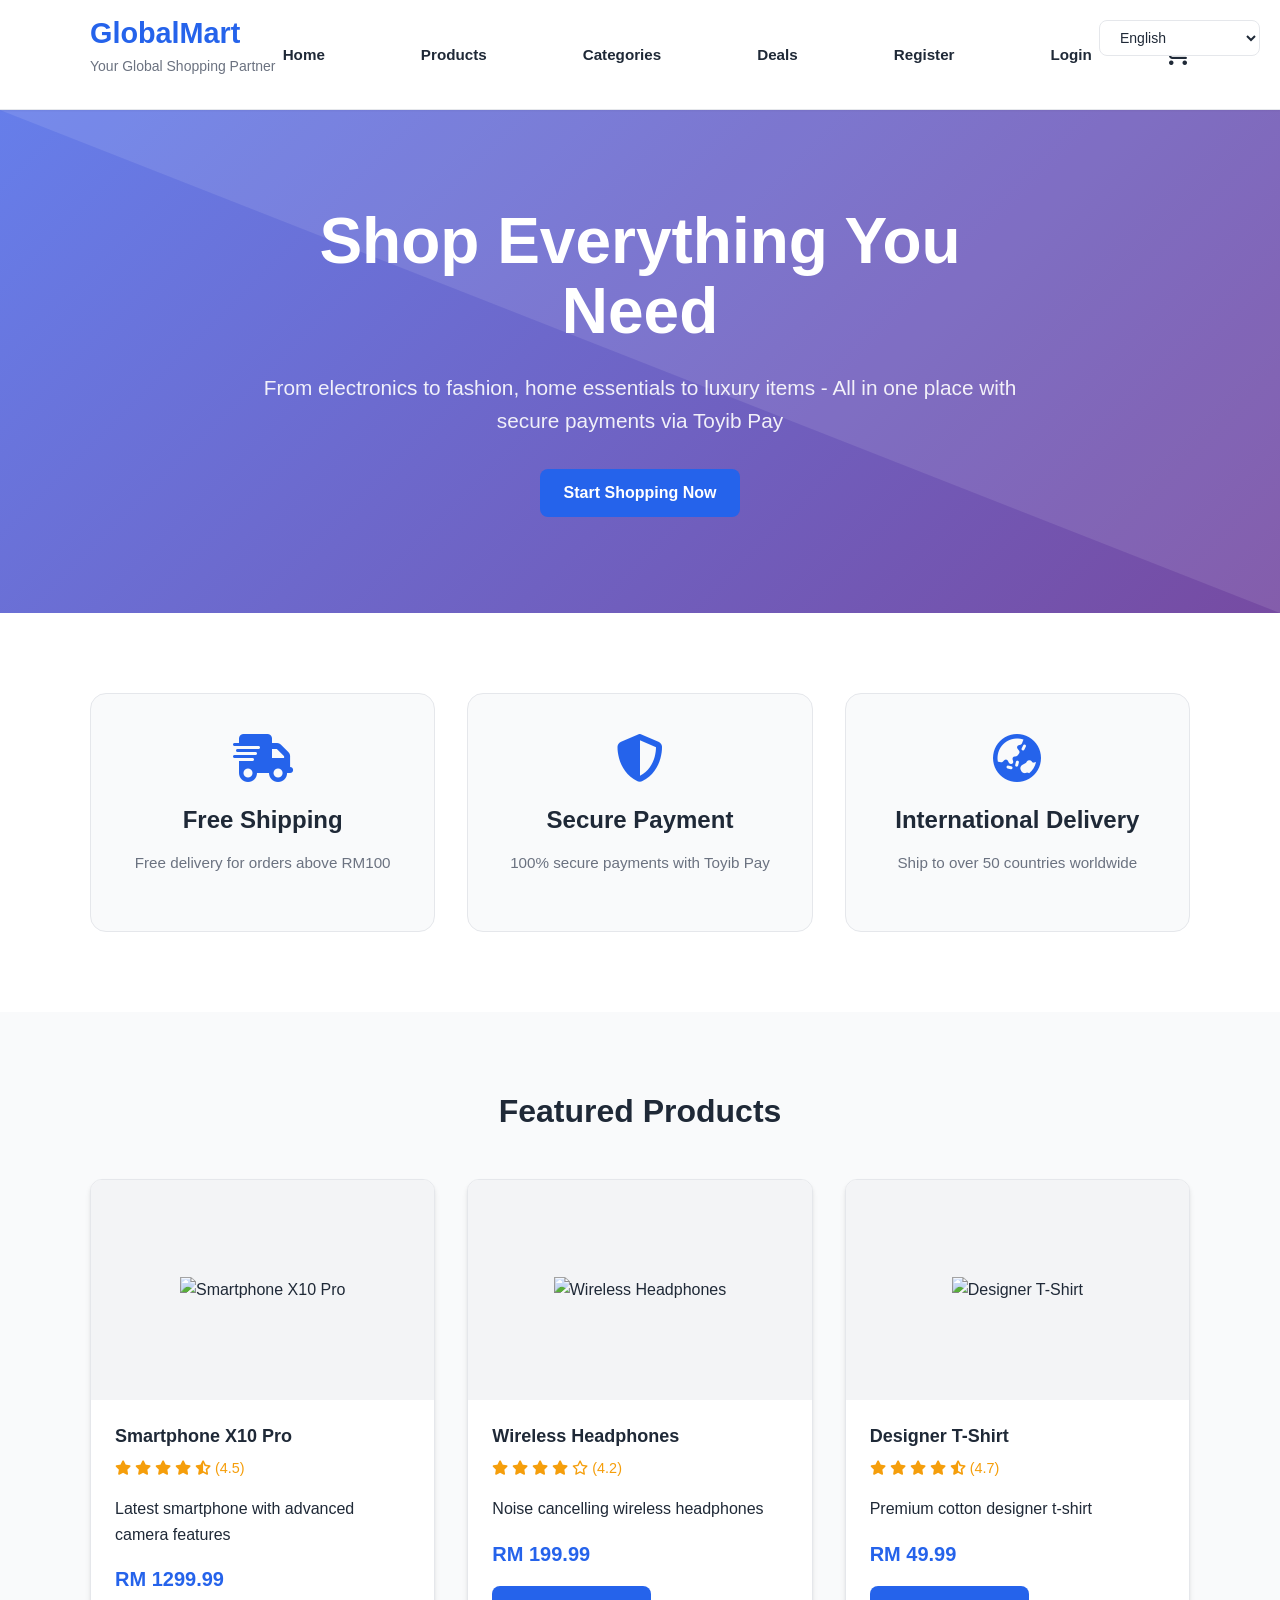
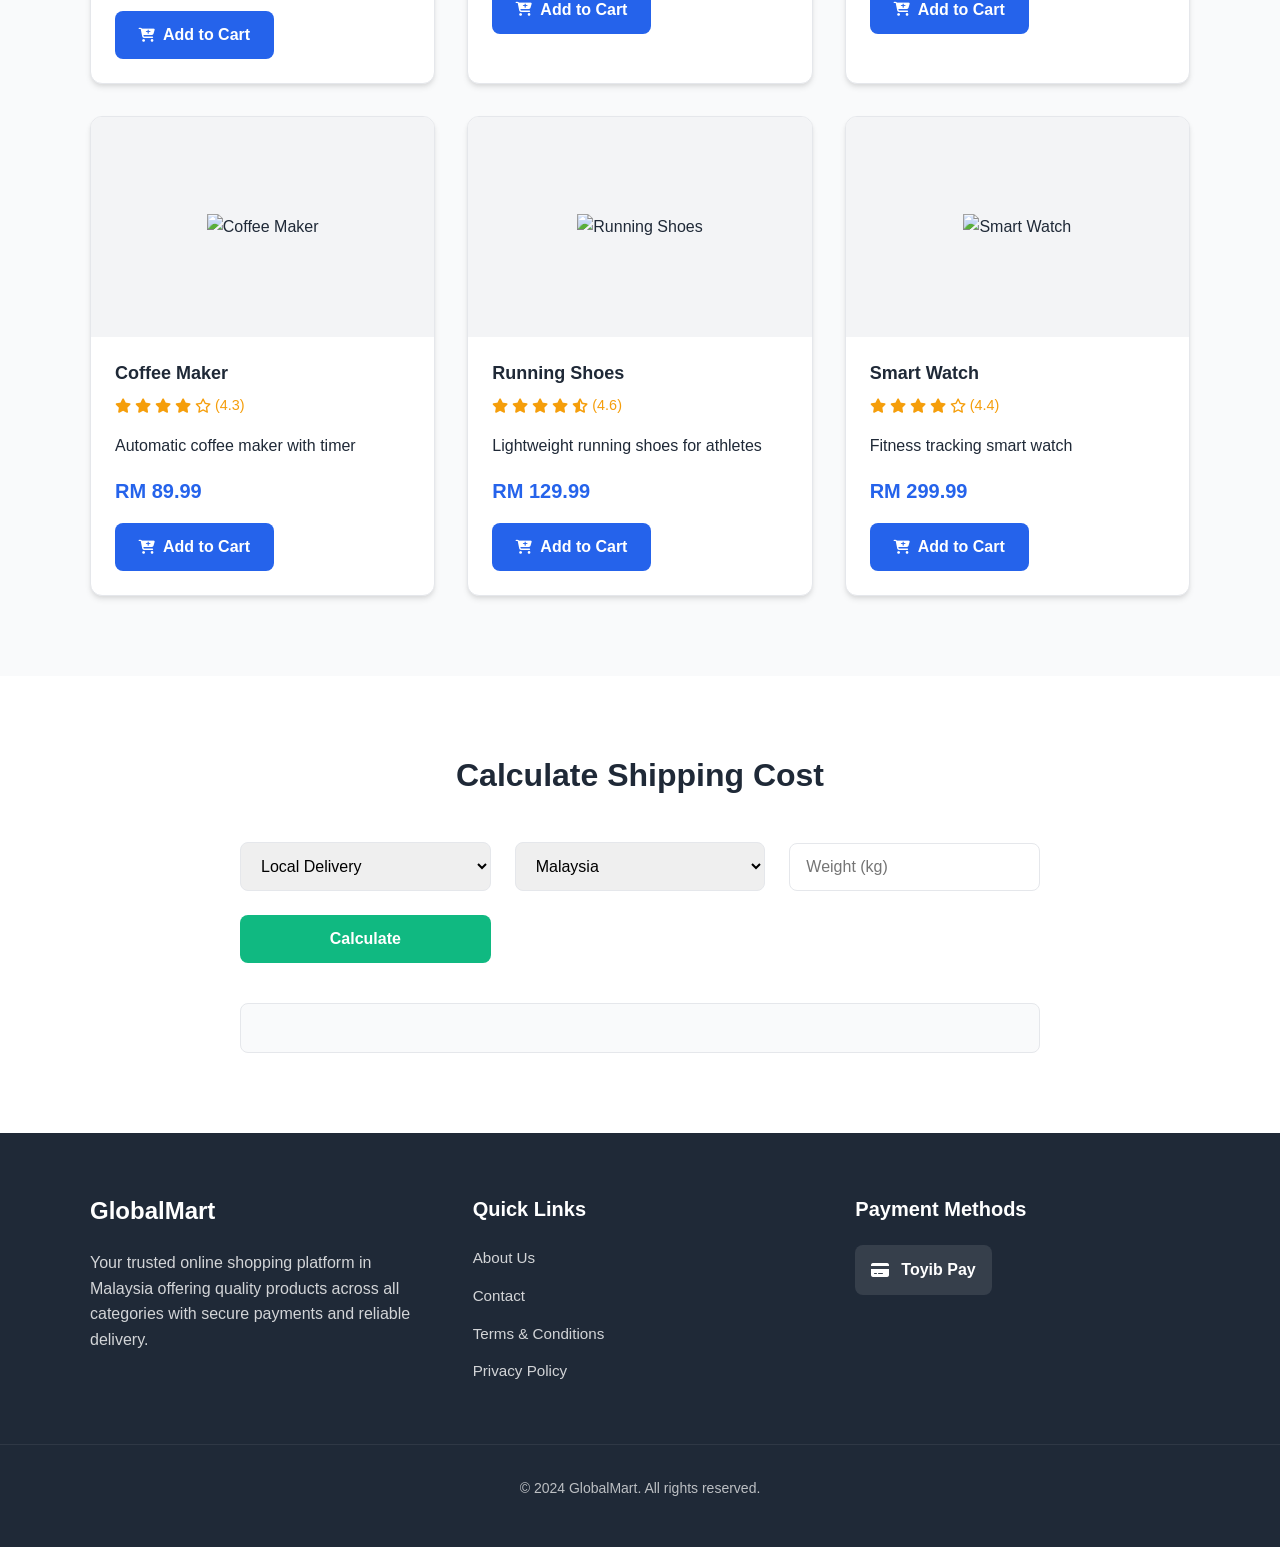
==== commit 44ef425f: "init" ====
--- a/index.html
+++ b/index.html
@@ -11,14 +11,7 @@
     <link rel="stylesheet" href="https://cdnjs.cloudflare.com/ajax/libs/font-awesome/6.4.0/css/all.min.css">
 </head>
 <body>
-    <!-- Language Selector -->
-    <div class="language-selector">
-        <select id="languageSelect">
-            <option value="en">English</option>
-            <option value="ms">Bahasa Malaysia</option>
-            <option value="zh">中文</option>
-        </select>
-    </div>
+
 
     <!-- Header -->
     <header class="main-header">
@@ -30,6 +23,15 @@
                 <p class="tagline" data-lang="en">Your Global Shopping Partner</p>
                 <p class="tagline" data-lang="ms" style="display:none">Rakan Membeli-belah Global Anda</p>
                 <p class="tagline" data-lang="zh" style="display:none">您的全球购物伙伴</p>
+            </div>
+
+            <!-- Language Selector -->
+            <div class="language-selector">
+                <select id="languageSelect">
+                    <option value="en">English</option>
+                    <option value="ms">Bahasa Malaysia</option>
+                    <option value="zh">中文</option>
+                </select>
             </div>
             
             <nav class="main-nav">
--- a/css/responsive.css
+++ b/css/responsive.css
@@ -1,7 +1,31 @@
-/* Responsive Design */
+/* Responsive Design for GlobalMart */
 
-/* Large Screens (≥ 1200px) */
-@media (min-width: 1200px) {
+/* Extra Large Devices (≥ 1400px) */
+@media (min-width: 1400px) {
+    .container {
+        max-width: 1320px;
+    }
+    
+    .hero-content h2 {
+        font-size: 4.5rem;
+    }
+    
+    .hero-content p {
+        font-size: 1.4rem;
+    }
+    
+    .product-grid {
+        grid-template-columns: repeat(4, 1fr);
+        gap: 2.5rem;
+    }
+    
+    .features .container {
+        grid-template-columns: repeat(4, 1fr);
+    }
+}
+
+/* Large Devices (1200px - 1399px) */
+@media (min-width: 1200px) and (max-width: 1399px) {
     .container {
         max-width: 1140px;
     }
@@ -9,35 +33,71 @@
     .hero-content h2 {
         font-size: 4rem;
     }
+    
+    .hero-content p {
+        font-size: 1.3rem;
+    }
+    
+    .product-grid {
+        grid-template-columns: repeat(3, 1fr);
+    }
+    
+    .features .container {
+        grid-template-columns: repeat(3, 1fr);
+    }
 }
 
-/* Tablets and Small Laptops (768px - 1199px) */
-@media (max-width: 1199px) {
+/* Medium Devices (992px - 1199px) */
+@media (min-width: 992px) and (max-width: 1199px) {
     .container {
         max-width: 960px;
     }
     
     .hero-content h2 {
-        font-size: 3rem;
+        font-size: 3.5rem;
+    }
+    
+    .hero-content p {
+        font-size: 1.2rem;
     }
     
     .product-grid {
         grid-template-columns: repeat(3, 1fr);
     }
+    
+    .features .container {
+        grid-template-columns: repeat(3, 1fr);
+    }
+    
+    .footer .container {
+        grid-template-columns: repeat(3, 1fr);
+    }
 }
 
-/* Tablets (768px - 991px) */
-@media (max-width: 991px) {
+/* Small Devices / Tablets (768px - 991px) */
+@media (min-width: 768px) and (max-width: 991px) {
     .container {
         max-width: 720px;
-    }
-    
+        padding: 0 20px;
+    }
+    
+    /* Header */
     .main-header .container {
         flex-wrap: wrap;
+        padding: 1rem 20px;
+    }
+    
+    .logo h1 {
+        font-size: 1.6rem;
     }
     
     .mobile-menu-btn {
         display: block;
+        background: none;
+        border: none;
+        font-size: 1.5rem;
+        cursor: pointer;
+        color: var(--dark-color);
     }
     
     .main-nav {
@@ -45,6 +105,10 @@
         width: 100%;
         order: 3;
         margin-top: 1rem;
+        background: white;
+        border-radius: 8px;
+        box-shadow: 0 4px 6px rgba(0,0,0,0.1);
+        padding: 1rem;
     }
     
     .main-nav.active {
@@ -58,12 +122,17 @@
     
     .main-nav ul li {
         width: 100%;
+        border-bottom: 1px solid var(--border-color);
+    }
+    
+    .main-nav ul li:last-child {
+        border-bottom: none;
     }
     
     .main-nav ul li a {
         display: block;
         padding: 0.75rem 0;
-        border-bottom: 1px solid var(--border-color);
+        font-size: 1rem;
     }
     
     .main-nav ul li a::after {
@@ -74,73 +143,314 @@
         margin-left: auto;
     }
     
+    /* Hero Section */
+    .hero {
+        padding: 5rem 0;
+    }
+    
+    .hero-content h2 {
+        font-size: 2.8rem;
+    }
+    
+    .hero-content p {
+        font-size: 1.1rem;
+    }
+    
+    /* Features */
+    .features .container {
+        grid-template-columns: repeat(2, 1fr);
+    }
+    
+    .feature {
+        padding: 2rem 1.5rem;
+    }
+    
+    /* Products */
+    .products {
+        padding: 4rem 0;
+    }
+    
+    .products h2 {
+        font-size: 2.2rem;
+        margin-bottom: 3rem;
+    }
+    
+    .product-grid {
+        grid-template-columns: repeat(2, 1fr);
+        gap: 1.5rem;
+    }
+    
+    .product-image {
+        height: 200px;
+    }
+    
+    .product-info {
+        padding: 1.2rem;
+    }
+    
+    .product-title {
+        font-size: 1rem;
+    }
+    
+    .product-price {
+        font-size: 1.1rem;
+    }
+    
+    /* Freight Calculator */
+    .freight-calculator {
+        padding: 4rem 0;
+    }
+    
+    .freight-calculator h2 {
+        font-size: 2.2rem;
+    }
+    
+    .calculator-form {
+        grid-template-columns: 1fr 1fr;
+        max-width: 700px;
+    }
+    
+    .freight-result {
+        grid-column: 1 / -1;
+    }
+    
+    /* Footer */
+    .main-footer {
+        padding: 3rem 0 1.5rem;
+    }
+    
+    .main-footer .container {
+        grid-template-columns: repeat(2, 1fr);
+        gap: 2rem;
+    }
+    
+    .footer-section:last-child {
+        grid-column: 1 / -1;
+        text-align: center;
+    }
+    
+    .payment-methods {
+        justify-content: center;
+    }
+    
+    /* Language Selector 
+    .language-selector {
+        top: 0.75rem;
+        right: 0.75rem;
+    }
+    
+    .language-selector select {
+        padding: 0.4rem 0.8rem;
+        font-size: 0.8rem;
+    }
+    */
+    
+    /* Auth Pages */
+    .auth-card {
+        max-width: 500px;
+        padding: 2.5rem;
+    }
+    
+    .auth-header h1 {
+        font-size: 2rem;
+    }
+    
+    .auth-header h2 {
+        font-size: 1.6rem;
+    }
+    
+    .auth-header p {
+        font-size: 0.95rem;
+    }
+    
+    /* Cart Page */
+    .cart-page {
+        padding: 2rem 0;
+    }
+    
+    .cart-header {
+        display: none;
+    }
+    
+    .cart-item {
+        flex-direction: column;
+        align-items: flex-start;
+        gap: 1rem;
+    }
+    
+    .cart-item-image {
+        width: 100%;
+        max-width: 150px;
+    }
+    
+    .cart-item-details {
+        width: 100%;
+    }
+    
+    .cart-item-actions {
+        width: 100%;
+        display: flex;
+        justify-content: space-between;
+    }
+    
+    .cart-summary {
+        margin-top: 2rem;
+    }
+    
+    /* Checkout Page */
+    .checkout-container {
+        flex-direction: column;
+    }
+    
+    .checkout-form {
+        width: 100%;
+    }
+    
+    .order-summary {
+        width: 100%;
+        margin-top: 2rem;
+    }
+    
+    /* User Dropdown */
+    .user-dropdown {
+        position: static;
+        box-shadow: none;
+        border: 1px solid var(--border-color);
+        margin-top: 0.5rem;
+        display: none;
+    }
+    
+    .user-dropdown.active {
+        display: block;
+    }
+}
+
+/* Extra Small Devices / Mobile (576px - 767px) */
+@media (min-width: 576px) and (max-width: 767px) {
+    .container {
+        max-width: 540px;
+        padding: 0 15px;
+    }
+    
+    /* Header */
+    .main-header .container {
+        flex-wrap: wrap;
+        padding: 0.75rem 15px;
+    }
+    
+    .logo h1 {
+        font-size: 1.4rem;
+    }
+    
+    .tagline {
+        font-size: 0.75rem;
+    }
+    
+    .mobile-menu-btn {
+        display: block;
+        background: none;
+        border: none;
+        font-size: 1.3rem;
+        cursor: pointer;
+    }
+    
+    .main-nav {
+        display: none;
+        width: 100%;
+        order: 3;
+        margin-top: 0.75rem;
+        background: white;
+        border-radius: 6px;
+        box-shadow: 0 4px 6px rgba(0,0,0,0.1);
+        padding: 0.75rem;
+    }
+    
+    .main-nav.active {
+        display: block;
+    }
+    
+    .main-nav ul {
+        flex-direction: column;
+        gap: 0;
+    }
+    
+    .main-nav ul li {
+        width: 100%;
+        border-bottom: 1px solid var(--border-color);
+    }
+    
+    .main-nav ul li:last-child {
+        border-bottom: none;
+    }
+    
+    .main-nav ul li a {
+        display: block;
+        padding: 0.6rem 0;
+        font-size: 0.9rem;
+    }
+    
+    .cart-count {
+        width: 1.1rem;
+        height: 1.1rem;
+        font-size: 0.65rem;
+    }
+    
+    /* Hero Section */
     .hero {
         padding: 4rem 0;
     }
     
     .hero-content h2 {
-        font-size: 2.5rem;
-    }
-    
-    .hero-content p {
-        font-size: 1.125rem;
-    }
-    
-    .features .container {
-        grid-template-columns: repeat(2, 1fr);
-    }
-    
-    .product-grid {
-        grid-template-columns: repeat(2, 1fr);
-    }
-    
-    .calculator-form {
-        grid-template-columns: repeat(2, 1fr);
-    }
-    
-    /* Auth Responsive */
-    .auth-card {
-        padding: 2rem;
-    }
-    
-    /* Admin Responsive */
-    .admin-sidebar {
-        width: 220px;
-    }
-    
-    .admin-main {
-        margin-left: 220px;
-    }
-    
-    .admin-search input {
-        width: 250px;
-    }
-    
-    .stats-grid {
-        grid-template-columns: repeat(2, 1fr);
-    }
-}
-
-/* Mobile Landscape (576px - 767px) */
-@media (max-width: 767px) {
-    .container {
-        max-width: 540px;
-    }
-    
-    .hero-content h2 {
-        font-size: 2rem;
+        font-size: 2.2rem;
+        margin-bottom: 1rem;
     }
     
     .hero-content p {
         font-size: 1rem;
+        margin-bottom: 1.5rem;
+    }
+    
+    .btn {
+        padding: 0.7rem 1.5rem;
+        font-size: 0.9rem;
+    }
+    
+    /* Features */
+    .features {
+        padding: 3rem 0;
     }
     
     .features .container {
         grid-template-columns: 1fr;
+        gap: 1.5rem;
     }
     
     .feature {
         padding: 1.5rem;
+    }
+    
+    .feature i {
+        font-size: 2.5rem;
+        margin-bottom: 1rem;
+    }
+    
+    .feature h3 {
+        font-size: 1.3rem;
+        margin-bottom: 0.5rem;
+    }
+    
+    .feature p {
+        font-size: 0.9rem;
+    }
+    
+    /* Products */
+    .products {
+        padding: 3rem 0;
+    }
+    
+    .products h2 {
+        font-size: 2rem;
+        margin-bottom: 2rem;
     }
     
     .product-grid {
@@ -148,43 +458,175 @@
         gap: 1rem;
     }
     
-    .product-card {
-        margin-bottom: 0;
+    .product-image {
+        height: 150px;
+    }
+    
+    .product-info {
+        padding: 1rem;
+    }
+    
+    .product-title {
+        font-size: 0.9rem;
+        margin-bottom: 0.3rem;
+    }
+    
+    .product-rating {
+        font-size: 0.8rem;
+        margin-bottom: 0.5rem;
+    }
+    
+    .product-price {
+        font-size: 1rem;
+        margin-bottom: 0.75rem;
+    }
+    
+    .product-card .btn {
+        padding: 0.5rem 0.75rem;
+        font-size: 0.8rem;
+    }
+    
+    /* Freight Calculator */
+    .freight-calculator {
+        padding: 3rem 0;
+    }
+    
+    .freight-calculator h2 {
+        font-size: 2rem;
+        margin-bottom: 1.5rem;
     }
     
     .calculator-form {
         grid-template-columns: 1fr;
+        max-width: 400px;
+    }
+    
+    .calculator-form select,
+    .calculator-form input {
+        padding: 0.75rem;
+        font-size: 0.9rem;
     }
     
     .freight-result {
-        margin-top: 1rem;
+        padding: 1rem;
+        font-size: 1rem;
+        margin-top: 0.75rem;
+    }
+    
+    /* Footer */
+    .main-footer {
+        padding: 2.5rem 0 1rem;
     }
     
     .main-footer .container {
-        grid-template-columns: repeat(2, 1fr);
+        grid-template-columns: 1fr;
         gap: 2rem;
     }
     
+    .footer-section {
+        text-align: center;
+    }
+    
+    .footer-section h3 {
+        font-size: 1.3rem;
+    }
+    
+    .footer-section h4 {
+        font-size: 1.1rem;
+    }
+    
+    .footer-section ul {
+        display: flex;
+        flex-direction: column;
+        align-items: center;
+    }
+    
+    .footer-section ul li a:hover {
+        padding-left: 0;
+    }
+    
+    .payment-methods {
+        justify-content: center;
+    }
+    
+    .copyright {
+        font-size: 0.8rem;
+        padding-top: 1.5rem;
+    }
+    
+    /* Language Selector */
     .language-selector {
-        top: 1rem;
-        right: 1rem;
-    }
-    
-    /* Auth Responsive */
+        top: 0.5rem;
+        right: 0.5rem;
+    }
+    
+    .language-selector select {
+        padding: 0.3rem 0.6rem;
+        font-size: 0.75rem;
+    }
+    
+    /* Auth Pages */
     .auth-container {
         padding: 1rem;
     }
     
     .auth-card {
-        padding: 1.5rem;
+        max-width: 100%;
+        padding: 2rem 1.5rem;
+    }
+    
+    .auth-header h1 {
+        font-size: 1.8rem;
     }
     
     .auth-header h2 {
-        font-size: 1.5rem;
+        font-size: 1.4rem;
+        margin-bottom: 0.5rem;
+    }
+    
+    .auth-header p {
+        font-size: 0.85rem;
+    }
+    
+    .auth-form .form-group {
+        margin-bottom: 1.25rem;
+    }
+    
+    .auth-form label {
+        font-size: 0.85rem;
+    }
+    
+    .auth-form input {
+        padding: 0.7rem 1rem;
+        font-size: 0.9rem;
+    }
+    
+    .input-with-icon input {
+        padding-left: 2.5rem;
+    }
+    
+    .input-with-icon i {
+        left: 0.8rem;
+        font-size: 0.9rem;
+    }
+    
+    .toggle-password {
+        right: 0.8rem;
+        font-size: 0.9rem;
+    }
+    
+    .auth-footer {
+        margin-top: 1.5rem;
+        padding-top: 1rem;
+    }
+    
+    .auth-footer p,
+    .auth-footer a {
+        font-size: 0.85rem;
     }
     
     .social-login {
-        gap: 0.75rem;
+        margin: 1rem 0;
     }
     
     .social-btn {
@@ -192,144 +634,263 @@
         height: 2.5rem;
     }
     
-    /* Admin Responsive */
-    .admin-sidebar {
-        width: 60px;
-    }
-    
-    .admin-sidebar .admin-logo h2,
-    .admin-nav ul li a span {
-        display: none;
-    }
-    
-    .admin-nav ul li a {
-        justify-content: center;
-        padding: 1rem;
-    }
-    
-    .admin-nav ul li a i {
-        font-size: 1.25rem;
-        margin: 0;
-    }
-    
-    .admin-main {
-        margin-left: 60px;
-    }
-    
-    .admin-header {
-        flex-direction: column;
-        gap: 1rem;
-        align-items: stretch;
-    }
-    
-    .admin-search input {
-        width: 100%;
-    }
-    
-    .admin-user {
-        justify-content: space-between;
-    }
-    
-    .stats-grid {
-        grid-template-columns: 1fr;
-    }
-    
-    .freight-settings {
-        grid-template-columns: 1fr;
-    }
-    
+    .social-btn i {
+        font-size: 1rem;
+    }
+    
+    .admin-login-link {
+        margin-top: 1.5rem;
+        padding-top: 1rem;
+    }
+    
+    /* Modal */
     .modal-content {
         padding: 1.5rem;
-        margin: 1rem;
+        max-width: 90%;
+    }
+    
+    .modal-content h2 {
+        font-size: 1.3rem;
+    }
+    
+    .modal-content p {
+        font-size: 0.9rem;
+    }
+    
+    .close-modal {
+        font-size: 1.3rem;
+    }
+    
+    /* User Menu */
+    .user-menu-item {
+        position: static;
+    }
+    
+    .user-dropdown {
+        position: static;
+        width: 100%;
+        box-shadow: none;
+        border: 1px solid var(--border-color);
+        margin-top: 0.5rem;
+    }
+    
+    /* Notifications */
+    .notification {
+        left: 1rem;
+        right: 1rem;
+        top: 1rem;
+        padding: 0.75rem 1rem;
+        font-size: 0.9rem;
+        max-width: none;
     }
 }
 
 /* Mobile Portrait (≤ 575px) */
 @media (max-width: 575px) {
     .container {
-        padding: 0 1rem;
+        padding: 0 12px;
+    }
+    
+    /* Header */
+    .logo h1 {
+        font-size: 1.2rem;
+    }
+    
+    .tagline {
+        font-size: 0.65rem;
+    }
+    
+    .header-actions {
+        gap: 0.75rem;
+    }
+    
+    .cart-icon {
+        font-size: 1.3rem;
+    }
+    
+    .cart-count {
+        width: 1rem;
+        height: 1rem;
+        font-size: 0.6rem;
+        top: -0.4rem;
+        right: -0.4rem;
+    }
+    
+    .mobile-menu-btn {
+        font-size: 1.2rem;
+        padding: 0.25rem;
+    }
+    
+    .main-nav {
+        padding: 0.5rem;
+    }
+    
+    .main-nav ul li a {
+        padding: 0.5rem 0;
+        font-size: 0.85rem;
+    }
+    
+    /* Hero Section */
+    .hero {
+        padding: 3rem 0;
     }
     
     .hero-content h2 {
-        font-size: 1.75rem;
+        font-size: 1.8rem;
     }
     
     .hero-content p {
-        font-size: 0.875rem;
+        font-size: 0.9rem;
     }
     
     .btn {
-        padding: 0.625rem 1.25rem;
-        font-size: 0.875rem;
+        padding: 0.6rem 1.2rem;
+        font-size: 0.85rem;
+    }
+    
+    /* Features */
+    .features {
+        padding: 2rem 0;
+    }
+    
+    .feature {
+        padding: 1.25rem;
+    }
+    
+    .feature i {
+        font-size: 2rem;
+    }
+    
+    .feature h3 {
+        font-size: 1.1rem;
+    }
+    
+    .feature p {
+        font-size: 0.85rem;
+    }
+    
+    /* Products */
+    .products {
+        padding: 2rem 0;
+    }
+    
+    .products h2 {
+        font-size: 1.6rem;
+        margin-bottom: 1.5rem;
     }
     
     .product-grid {
         grid-template-columns: 1fr;
+        gap: 1rem;
     }
     
     .product-image {
         height: 180px;
     }
     
-    .main-footer .container {
-        grid-template-columns: 1fr;
-        text-align: center;
-    }
-    
-    .footer-section ul li a:hover {
-        padding-left: 0;
-    }
-    
-    .payment-methods {
-        justify-content: center;
-    }
-    
-    .copyright p {
+    .product-info {
+        padding: 0.75rem;
+    }
+    
+    .product-title {
+        font-size: 0.95rem;
+    }
+    
+    .product-price {
+        font-size: 1.1rem;
+    }
+    
+    /* Freight Calculator */
+    .freight-calculator {
+        padding: 2rem 0;
+    }
+    
+    .freight-calculator h2 {
+        font-size: 1.6rem;
+    }
+    
+    .calculator-form {
+        gap: 0.75rem;
+    }
+    
+    .freight-result {
+        padding: 0.75rem;
+        font-size: 0.95rem;
+    }
+    
+    /* Footer */
+    .main-footer {
+        padding: 2rem 0 1rem;
+    }
+    
+    .footer-section h3 {
+        font-size: 1.2rem;
+    }
+    
+    .footer-section h4 {
+        font-size: 1rem;
+    }
+    
+    .footer-section p,
+    .footer-section ul li a {
+        font-size: 0.85rem;
+    }
+    
+    .copyright {
         font-size: 0.75rem;
-    }
-    
-    /* Auth Responsive */
+        padding-top: 1rem;
+    }
+    
+    /* Auth Pages */
     .auth-card {
-        padding: 1.25rem;
+        padding: 1.5rem 1rem;
+    }
+    
+    .auth-header h1 {
+        font-size: 1.6rem;
+    }
+    
+    .auth-header h2 {
+        font-size: 1.2rem;
+    }
+    
+    .auth-header p {
+        font-size: 0.8rem;
+    }
+    
+    .auth-form .form-group {
+        margin-bottom: 1rem;
+    }
+    
+    .auth-form label {
+        font-size: 0.8rem;
+    }
+    
+    .auth-form input {
+        padding: 0.6rem 1rem;
+        font-size: 0.85rem;
+    }
+    
+    .input-with-icon input {
+        padding-left: 2.2rem;
+    }
+    
+    .input-with-icon i {
+        left: 0.7rem;
+        font-size: 0.85rem;
+    }
+    
+    .toggle-password {
+        right: 0.7rem;
+        font-size: 0.85rem;
     }
     
     .back-link {
-        font-size: 0.75rem;
-    }
-    
-    .auth-logo h1 {
-        font-size: 1.75rem;
-    }
-    
-    .auth-header h2 {
-        font-size: 1.25rem;
-    }
-    
-    .auth-header p {
-        font-size: 0.875rem;
-    }
-    
-    .input-with-icon input {
-        padding: 0.75rem 1rem 0.75rem 2.75rem;
-        font-size: 0.875rem;
-    }
-    
-    .input-with-icon i {
-        font-size: 0.875rem;
-        left: 0.875rem;
-    }
-    
-    .toggle-password {
-        right: 0.875rem;
-        font-size: 0.875rem;
+        font-size: 0.8rem;
     }
     
     .auth-divider span {
-        font-size: 0.75rem;
-    }
-    
-    .social-login {
-        gap: 0.5rem;
+        font-size: 0.8rem;
     }
     
     .social-btn {
@@ -338,117 +899,362 @@
     }
     
     .social-btn i {
-        font-size: 1rem;
+        font-size: 0.9rem;
     }
     
     .auth-footer p,
     .auth-footer a,
     .forgot-password a,
     .admin-login-link a {
-        font-size: 0.75rem;
-    }
-    
-    /* Admin Responsive */
-    .admin-sidebar {
-        transform: translateX(-100%);
-        width: 280px;
-    }
-    
-    .admin-sidebar.active {
-        transform: translateX(0);
-    }
-    
-    .admin-main {
-        margin-left: 0;
-    }
-    
-    .mobile-admin-menu-btn {
-        display: block;
-        background: none;
-        border: none;
-        color: #374151;
-        font-size: 1.5rem;
-        cursor: pointer;
-        padding: 0.5rem;
-    }
-    
-    .admin-header {
-        padding: 0.75rem;
-    }
-    
-    .admin-content {
-        padding: 0.75rem;
-    }
-    
-    .admin-section {
-        padding: 1rem;
-    }
-    
-    .admin-section h1 {
-        font-size: 1.25rem;
-    }
-    
-    .stat-card {
-        padding: 1rem;
-    }
-    
-    .stat-card h3 {
-        font-size: 0.75rem;
-    }
-    
-    .stat-card p {
-        font-size: 1.5rem;
-    }
-    
-    .admin-table th,
-    .admin-table td {
-        padding: 0.75rem 0.5rem;
-        font-size: 0.75rem;
-    }
-    
-    .action-btn {
-        padding: 0.25rem 0.5rem;
-        font-size: 0.625rem;
-    }
-    
+        font-size: 0.8rem;
+    }
+    
+    .password-hint {
+        font-size: 0.7rem;
+    }
+    
+    /* Modal */
     .modal-content {
         padding: 1rem;
+    }
+    
+    .modal-content h2 {
+        font-size: 1.2rem;
+        margin-bottom: 0.75rem;
+    }
+    
+    .modal-content p {
+        font-size: 0.85rem;
+        margin-bottom: 1rem;
+    }
+    
+    .close-modal {
+        font-size: 1.2rem;
+    }
+    
+    /* Cart Page */
+    .cart-page {
+        padding: 1rem 0;
+    }
+    
+    .cart-item {
+        padding: 1rem;
+    }
+    
+    .cart-item-image {
+        width: 80px;
+        height: 80px;
+    }
+    
+    .cart-item-title {
+        font-size: 0.9rem;
+    }
+    
+    .cart-item-price {
+        font-size: 0.85rem;
+    }
+    
+    .cart-item-quantity input {
+        width: 40px;
+        padding: 0.25rem;
+    }
+    
+    .cart-item-total {
+        font-size: 0.9rem;
+    }
+    
+    .cart-summary {
+        padding: 1rem;
+    }
+    
+    .cart-summary h3 {
+        font-size: 1.1rem;
+    }
+    
+    .cart-total-row {
+        font-size: 0.9rem;
+    }
+    
+    .cart-grand-total {
+        font-size: 1.2rem;
+    }
+    
+    /* Checkout Page */
+    .checkout-page {
+        padding: 1rem 0;
+    }
+    
+    .checkout-section {
+        padding: 1rem;
+    }
+    
+    .checkout-section h2 {
+        font-size: 1.2rem;
+        margin-bottom: 1rem;
+    }
+    
+    .order-item {
+        padding: 0.75rem 0;
+    }
+    
+    .order-item-details h4 {
+        font-size: 0.9rem;
+    }
+    
+    .order-item-price {
+        font-size: 0.85rem;
+    }
+    
+    .order-total {
+        font-size: 0.9rem;
+    }
+    
+    .order-grand-total {
+        font-size: 1.2rem;
+    }
+    
+    /* Product Page */
+    .product-page {
+        padding: 1rem 0;
+    }
+    
+    .product-details {
+        flex-direction: column;
+    }
+    
+    .product-gallery {
+        width: 100%;
+        margin-bottom: 1.5rem;
+    }
+    
+    .product-info {
+        width: 100%;
+    }
+    
+    .product-page-title {
+        font-size: 1.2rem;
+    }
+    
+    .product-page-price {
+        font-size: 1.3rem;
+    }
+    
+    .product-page-description {
+        font-size: 0.9rem;
+    }
+    
+    .product-specs dt {
+        font-size: 0.85rem;
+    }
+    
+    .product-specs dd {
+        font-size: 0.85rem;
+    }
+    
+    /* Account Page */
+    .account-page {
+        padding: 1rem 0;
+    }
+    
+    .account-sidebar {
+        width: 100%;
+        margin-bottom: 1.5rem;
+    }
+    
+    .account-content {
+        width: 100%;
+    }
+    
+    .account-nav {
+        display: flex;
+        overflow-x: auto;
+        padding: 0.5rem 0;
+    }
+    
+    .account-nav a {
+        flex-shrink: 0;
+        padding: 0.5rem 1rem;
+        font-size: 0.85rem;
+        border: 1px solid var(--border-color);
+        border-radius: 20px;
+        margin-right: 0.5rem;
+    }
+    
+    .account-nav a.active {
+        background-color: var(--primary-color);
+        color: white;
+        border-color: var(--primary-color);
+    }
+    
+    /* Order History */
+    .order-card {
+        padding: 1rem;
+    }
+    
+    .order-header {
+        flex-direction: column;
+        gap: 0.5rem;
+    }
+    
+    .order-number {
+        font-size: 0.9rem;
+    }
+    
+    .order-date {
+        font-size: 0.8rem;
+    }
+    
+    .order-status {
+        font-size: 0.8rem;
+        padding: 0.2rem 0.5rem;
+    }
+    
+    .order-total {
+        font-size: 0.9rem;
+    }
+    
+    .order-actions {
+        flex-wrap: wrap;
+        gap: 0.5rem;
+    }
+    
+    .order-actions .btn {
+        flex: 1;
+        min-width: 120px;
+    }
+    
+    /* Wishlist */
+    .wishlist-item {
+        flex-direction: column;
+        align-items: flex-start;
+        padding: 1rem;
+    }
+    
+    .wishlist-item-image {
+        width: 100%;
+        max-width: 120px;
+        margin-bottom: 1rem;
+    }
+    
+    .wishlist-item-details {
+        width: 100%;
+    }
+    
+    .wishlist-item-title {
+        font-size: 0.95rem;
+    }
+    
+    .wishlist-item-price {
+        font-size: 1rem;
+    }
+    
+    .wishlist-item-actions {
+        width: 100%;
+        display: flex;
+        gap: 0.5rem;
+    }
+    
+    .wishlist-item-actions .btn {
+        flex: 1;
+        padding: 0.5rem;
+        font-size: 0.8rem;
     }
 }
 
 /* Extra Small Devices (≤ 375px) */
 @media (max-width: 375px) {
-    .hero {
-        padding: 3rem 0;
+    .container {
+        padding: 0 10px;
+    }
+    
+    .logo h1 {
+        font-size: 1rem;
+    }
+    
+    .tagline {
+        display: none;
     }
     
     .hero-content h2 {
         font-size: 1.5rem;
     }
     
-    .feature {
-        padding: 1rem;
-    }
-    
-    .feature i {
-        font-size: 2.5rem;
-    }
-    
-    .auth-card {
-        padding: 1rem;
+    .hero-content p {
+        font-size: 0.8rem;
     }
     
     .btn {
         padding: 0.5rem 1rem;
+        font-size: 0.8rem;
+    }
+    
+    .product-image {
+        height: 150px;
+    }
+    
+    .auth-card {
+        padding: 1rem 0.75rem;
+    }
+    
+    .auth-header h1 {
+        font-size: 1.4rem;
+    }
+    
+    .auth-header h2 {
+        font-size: 1rem;
+    }
+    
+    .auth-header p {
         font-size: 0.75rem;
     }
     
-    .notification {
-        left: 0.5rem;
-        right: 0.5rem;
-        top: 0.5rem;
-        padding: 0.75rem 1rem;
-        font-size: 0.875rem;
+    .auth-form input {
+        padding: 0.5rem 0.75rem;
+        font-size: 0.8rem;
+    }
+    
+    .input-with-icon input {
+        padding-left: 2rem;
+    }
+    
+    .input-with-icon i {
+        left: 0.6rem;
+        font-size: 0.8rem;
+    }
+    
+    .toggle-password {
+        right: 0.6rem;
+        font-size: 0.8rem;
+    }
+    
+    .social-btn {
+        width: 2rem;
+        height: 2rem;
+    }
+    
+    .social-btn i {
+        font-size: 0.8rem;
+    }
+    
+    .auth-footer p,
+    .auth-footer a {
+        font-size: 0.75rem;
+    }
+    
+    .modal-content {
+        padding: 0.75rem;
+    }
+    
+    .modal-content h2 {
+        font-size: 1rem;
+    }
+    
+    .modal-content p {
+        font-size: 0.75rem;
+    }
+    
+    .close-modal {
+        font-size: 1rem;
     }
 }
 
@@ -461,7 +1267,10 @@
     .cart-icon,
     .social-login,
     .admin-login-link,
-    .back-to-home {
+    .back-to-home,
+    .btn,
+    .notification,
+    .modal {
         display: none !important;
     }
     
@@ -470,11 +1279,27 @@
         line-height: 1.5;
         color: #000;
         background: #fff;
+        padding: 1in;
     }
     
     .container {
         max-width: 100%;
         padding: 0;
+        margin: 0;
+    }
+    
+    h1, h2, h3, h4 {
+        color: #000;
+        page-break-after: avoid;
+    }
+    
+    h1 { font-size: 24pt; }
+    h2 { font-size: 18pt; }
+    h3 { font-size: 14pt; }
+    
+    p, li {
+        font-size: 11pt;
+        color: #000;
     }
     
     a {
@@ -482,18 +1307,52 @@
         text-decoration: underline;
     }
     
-    .btn {
-        display: none !important;
+    img {
+        max-width: 100% !important;
+        page-break-inside: avoid;
     }
     
     .product-grid {
-        grid-template-columns: repeat(2, 1fr) !important;
-        gap: 1rem;
+        grid-template-columns: repeat(2, 1fr);
+        gap: 0.25in;
     }
     
     .product-card {
         break-inside: avoid;
         page-break-inside: avoid;
+        border: 1px solid #000;
+        padding: 0.1in;
+    }
+    
+    .product-image {
+        background: #f0f0f0;
+    }
+    
+    table {
+        border-collapse: collapse;
+        width: 100%;
+        page-break-inside: avoid;
+    }
+    
+    th, td {
+        border: 1px solid #000;
+        padding: 0.1in;
+        text-align: left;
+    }
+    
+    th {
+        background: #f0f0f0;
+        font-weight: bold;
+    }
+    
+    .freight-result {
+        border: 1px solid #000;
+        padding: 0.1in;
+        margin: 0.1in 0;
+    }
+    
+    @page {
+        margin: 0.5in;
     }
 }
 
@@ -505,6 +1364,7 @@
         --danger-color: #ff0000;
         --dark-color: #000000;
         --light-color: #ffffff;
+        --gray-color: #333333;
         --border-color: #000000;
     }
     
@@ -512,12 +1372,34 @@
         border: 2px solid currentColor;
     }
     
+    .btn-primary {
+        background: #0000ff;
+        color: #ffffff;
+    }
+    
+    .btn-secondary {
+        background: #008000;
+        color: #ffffff;
+    }
+    
     .input-with-icon input {
-        border: 2px solid currentColor;
+        border: 2px solid #000;
     }
     
     .notification {
-        border: 2px solid currentColor;
+        border: 2px solid #000;
+    }
+    
+    .product-card {
+        border: 2px solid #000;
+    }
+    
+    .auth-card {
+        border: 2px solid #000;
+    }
+    
+    .modal-content {
+        border: 3px solid #000;
     }
 }
 
@@ -551,160 +1433,13 @@
     .modal-content {
         animation: none;
     }
-}
-
-/* Dark Mode */
-@media (prefers-color-scheme: dark) {
-    :root {
-        --primary-color: #60a5fa;
-        --primary-dark: #3b82f6;
-        --secondary-color: #34d399;
-        --secondary-dark: #10b981;
-        --dark-color: #f9fafb;
-        --dark-light: #e5e7eb;
-        --light-color: #111827;
-        --gray-color: #9ca3af;
-        --gray-light: #6b7280;
-        --border-color: #374151;
-    }
-    
-    body {
-        color: var(--dark-color);
-        background-color: var(--light-color);
-    }
-    
-    .main-header {
-        background-color: #1f2937;
-        border-color: var(--border-color);
-    }
-    
-    .logo h1 {
-        color: var(--primary-color);
-    }
-    
-    .tagline {
-        color: var(--gray-color);
-    }
-    
-    .main-nav a {
-        color: var(--dark-color);
-    }
-    
-    .main-nav a:hover {
-        color: var(--primary-color);
-    }
-    
-    .cart-icon {
-        color: var(--dark-color);
-    }
-    
-    .feature {
-        background-color: #1f2937;
-        border-color: var(--border-color);
-    }
-    
-    .feature h3 {
-        color: var(--dark-color);
-    }
-    
-    .feature p {
-        color: var(--gray-color);
-    }
-    
-    .products {
-        background-color: #111827;
-    }
-    
-    .products h2 {
-        color: var(--dark-color);
-    }
-    
-    .product-card {
-        background-color: #1f2937;
-        border-color: var(--border-color);
-    }
-    
-    .product-title {
-        color: var(--dark-color);
-    }
-    
-    .freight-calculator {
-        background-color: #1f2937;
-    }
-    
-    .freight-result {
-        background-color: #374151;
-        border-color: var(--border-color);
-        color: var(--dark-color);
-    }
-    
-    .main-footer {
-        background-color: #030712;
-    }
-    
-    .footer-section h3,
-    .footer-section h4 {
-        color: white;
-    }
-    
-    .footer-section ul li a {
-        color: rgba(255, 255, 255, 0.8);
-    }
-    
-    .footer-section ul li a:hover {
-        color: white;
-    }
-    
-    .toyib-pay {
-        background-color: rgba(255, 255, 255, 0.2);
-    }
-    
-    .language-selector select {
-        background-color: #1f2937;
-        color: var(--dark-color);
-        border-color: var(--border-color);
-    }
-    
-    .auth-card {
-        background-color: #1f2937;
-        color: var(--dark-color);
-    }
-    
-    .auth-header h2 {
-        color: var(--dark-color);
-    }
-    
-    .auth-header p {
-        color: var(--gray-color);
-    }
-    
-    .input-with-icon input {
-        background-color: #111827;
-        color: var(--dark-color);
-        border-color: var(--border-color);
-    }
-    
-    .input-with-icon input:focus {
-        border-color: var(--primary-color);
-    }
-    
-    .social-btn {
-        background-color: #374151;
-        color: var(--dark-color);
-        border-color: var(--border-color);
-    }
-    
-    .modal-content {
-        background-color: #1f2937;
-        color: var(--dark-color);
-    }
-    
-    .close-modal {
-        color: var(--gray-color);
-    }
-    
-    .close-modal:hover {
-        color: var(--dark-color);
+    
+    .product-card .product-image img {
+        transition: none;
+    }
+    
+    .progress-fill {
+        transition: none;
     }
 }
 
@@ -717,21 +1452,441 @@
     .toggle-password {
         min-height: 44px;
         min-width: 44px;
+        padding: 12px 16px;
     }
     
     .main-nav ul li a {
-        padding: 1rem 0;
+        padding: 12px 0;
     }
     
     .input-with-icon input {
         font-size: 16px; /* Prevents iOS zoom on focus */
+        min-height: 44px;
     }
     
     .product-card {
         touch-action: manipulation;
+        cursor: pointer;
     }
     
     .cart-icon {
-        padding: 0.5rem;
+        padding: 10px;
+        min-height: 44px;
+        min-width: 44px;
+        display: flex;
+        align-items: center;
+        justify-content: center;
+    }
+    
+    .mobile-menu-btn {
+        min-height: 44px;
+        min-width: 44px;
+        display: flex;
+        align-items: center;
+        justify-content: center;
+    }
+    
+    .language-selector select {
+        min-height: 44px;
+        padding: 8px 12px;
+    }
+    
+    .pagination-btn {
+        min-height: 44px;
+        min-width: 44px;
+    }
+    
+    .user-menu {
+        min-height: 44px;
+        display: flex;
+        align-items: center;
+    }
+}
+
+/* Landscape Mode */
+@media (orientation: landscape) and (max-height: 500px) {
+    .hero {
+        padding: 2rem 0;
+    }
+    
+    .hero-content h2 {
+        font-size: 2rem;
+    }
+    
+    .hero-content p {
+        font-size: 0.9rem;
+    }
+    
+    .auth-container {
+        padding: 2rem 1rem;
+    }
+    
+    .auth-card {
+        max-height: 90vh;
+        overflow-y: auto;
+    }
+    
+    .modal-content {
+        max-height: 90vh;
+        overflow-y: auto;
+    }
+    
+    .product-grid {
+        grid-template-columns: repeat(3, 1fr);
+    }
+}
+
+/* Dark Mode */
+@media (prefers-color-scheme: dark) {
+    :root {
+        --primary-color: #60a5fa;
+        --primary-dark: #3b82f6;
+        --secondary-color: #34d399;
+        --secondary-dark: #10b981;
+        --danger-color: #f87171;
+        --danger-dark: #ef4444;
+        --dark-color: #f9fafb;
+        --dark-light: #e5e7eb;
+        --light-color: #111827;
+        --gray-color: #9ca3af;
+        --gray-light: #6b7280;
+        --border-color: #374151;
+    }
+    
+    body {
+        background-color: #111827;
+        color: #f9fafb;
+    }
+    
+    .main-header {
+        background-color: #1f2937;
+        border-bottom-color: #374151;
+    }
+    
+    .logo h1 {
+        color: var(--primary-color);
+    }
+    
+    .tagline {
+        color: #9ca3af;
+    }
+    
+    .main-nav a {
+        color: #f9fafb;
+    }
+    
+    .main-nav a:hover {
+        color: var(--primary-color);
+    }
+    
+    .cart-icon {
+        color: #f9fafb;
+    }
+    
+    .cart-icon:hover {
+        color: var(--primary-color);
+    }
+    
+    .mobile-menu-btn {
+        color: #f9fafb;
+    }
+    
+    .main-nav.active {
+        background-color: #1f2937;
+    }
+    
+    .main-nav ul li {
+        border-bottom-color: #374151;
+    }
+    
+    .hero {
+        background: linear-gradient(135deg, #1e3a8a 0%, #5b21b6 100%);
+    }
+    
+    .features {
+        background-color: #111827;
+    }
+    
+    .feature {
+        background-color: #1f2937;
+        border-color: #374151;
+    }
+    
+    .feature h3 {
+        color: #f9fafb;
+    }
+    
+    .feature p {
+        color: #9ca3af;
+    }
+    
+    .products {
+        background-color: #111827;
+    }
+    
+    .products h2 {
+        color: #f9fafb;
+    }
+    
+    .product-card {
+        background-color: #1f2937;
+        border-color: #374151;
+    }
+    
+    .product-title {
+        color: #f9fafb;
+    }
+    
+    .product-image {
+        background-color: #374151;
+    }
+    
+    .freight-calculator {
+        background-color: #1f2937;
+    }
+    
+    .freight-calculator h2 {
+        color: #f9fafb;
+    }
+    
+    .calculator-form select,
+    .calculator-form input {
+        background-color: #111827;
+        color: #f9fafb;
+        border-color: #374151;
+    }
+    
+    .freight-result {
+        background-color: #111827;
+        border-color: #374151;
+        color: #f9fafb;
+    }
+    
+    .main-footer {
+        background-color: #030712;
+    }
+    
+    .language-selector select {
+        background-color: #1f2937;
+        color: #f9fafb;
+        border-color: #374151;
+    }
+    
+    .auth-container {
+        background: linear-gradient(135deg, #1e3a8a 0%, #5b21b6 100%);
+    }
+    
+    .auth-card {
+        background-color: #1f2937;
+        border: 1px solid #374151;
+    }
+    
+    .auth-header h2 {
+        color: #f9fafb;
+    }
+    
+    .auth-header p {
+        color: #9ca3af;
+    }
+    
+    .auth-form label {
+        color: #f9fafb;
+    }
+    
+    .auth-form input {
+        background-color: #111827;
+        color: #f9fafb;
+        border-color: #374151;
+    }
+    
+    .auth-form input:focus {
+        border-color: var(--primary-color);
+        box-shadow: 0 0 0 3px rgba(96, 165, 250, 0.1);
+    }
+    
+    .input-with-icon i {
+        color: #9ca3af;
+    }
+    
+    .toggle-password {
+        color: #9ca3af;
+    }
+    
+    .toggle-password:hover {
+        color: #f9fafb;
+    }
+    
+    .auth-divider::before,
+    .auth-divider::after {
+        background-color: #374151;
+    }
+    
+    .auth-divider span {
+        color: #9ca3af;
+    }
+    
+    .social-btn {
+        background-color: #374151;
+        border-color: #4b5563;
+        color: #f9fafb;
+    }
+    
+    .social-btn:hover {
+        background-color: var(--primary-color);
+        color: white;
+    }
+    
+    .auth-footer {
+        border-top-color: #374151;
+    }
+    
+    .auth-footer p {
+        color: #9ca3af;
+    }
+    
+    .auth-footer a {
+        color: var(--primary-color);
+    }
+    
+    .forgot-password a {
+        color: var(--primary-color);
+    }
+    
+    .admin-login-link {
+        border-top-color: #374151;
+    }
+    
+    .admin-login-link a {
+        color: #f9fafb;
+    }
+    
+    .admin-login-link a:hover {
+        color: var(--primary-color);
+    }
+    
+    .modal-content {
+        background-color: #1f2937;
+        border: 1px solid #374151;
+        color: #f9fafb;
+    }
+    
+    .close-modal {
+        color: #9ca3af;
+    }
+    
+    .close-modal:hover {
+        color: #f9fafb;
+    }
+    
+    .notification {
+        border: 1px solid #374151;
+    }
+    
+    .cart-item {
+        border-bottom-color: #374151;
+    }
+    
+    .cart-summary {
+        border-color: #374151;
+    }
+    
+    .cart-total-row {
+        border-top-color: #374151;
+    }
+    
+    .checkout-section {
+        border-color: #374151;
+    }
+    
+    .order-item {
+        border-bottom-color: #374151;
+    }
+    
+    .product-details-tabs {
+        border-bottom-color: #374151;
+    }
+    
+    .product-tab {
+        color: #9ca3af;
+    }
+    
+    .product-tab.active {
+        color: var(--primary-color);
+        border-bottom-color: var(--primary-color);
+    }
+    
+    .product-specs dt {
+        color: #9ca3af;
+    }
+    
+    .product-specs dd {
+        color: #f9fafb;
+    }
+    
+    .account-nav {
+        border-bottom-color: #374151;
+    }
+    
+    .account-nav a {
+        color: #9ca3af;
+    }
+    
+    .account-nav a:hover {
+        color: var(--primary-color);
+    }
+    
+    .account-nav a.active {
+        color: var(--primary-color);
+        border-bottom-color: var(--primary-color);
+    }
+    
+    .order-card {
+        border-color: #374151;
+    }
+    
+    .order-header {
+        border-bottom-color: #374151;
+    }
+    
+    .order-status.pending {
+        background-color: #854d0e;
+        color: #fef3c7;
+    }
+    
+    .order-status.completed {
+        background-color: #065f46;
+        color: #d1fae5;
+    }
+    
+    .order-status.cancelled {
+        background-color: #7f1d1d;
+        color: #fee2e2;
+    }
+    
+    .wishlist-item {
+        border-color: #374151;
+    }
+    
+    .progress-bar {
+        background-color: #374151;
+    }
+    
+    .pagination-btn {
+        background-color: #1f2937;
+        border-color: #374151;
+        color: #f9fafb;
+    }
+    
+    .pagination-btn:hover:not(:disabled) {
+        background-color: #374151;
+    }
+    
+    .pagination-btn:disabled {
+        opacity: 0.3;
+    }
+    
+    .pagination-btn.active {
+        background-color: var(--primary-color);
+        color: white;
     }
 }
